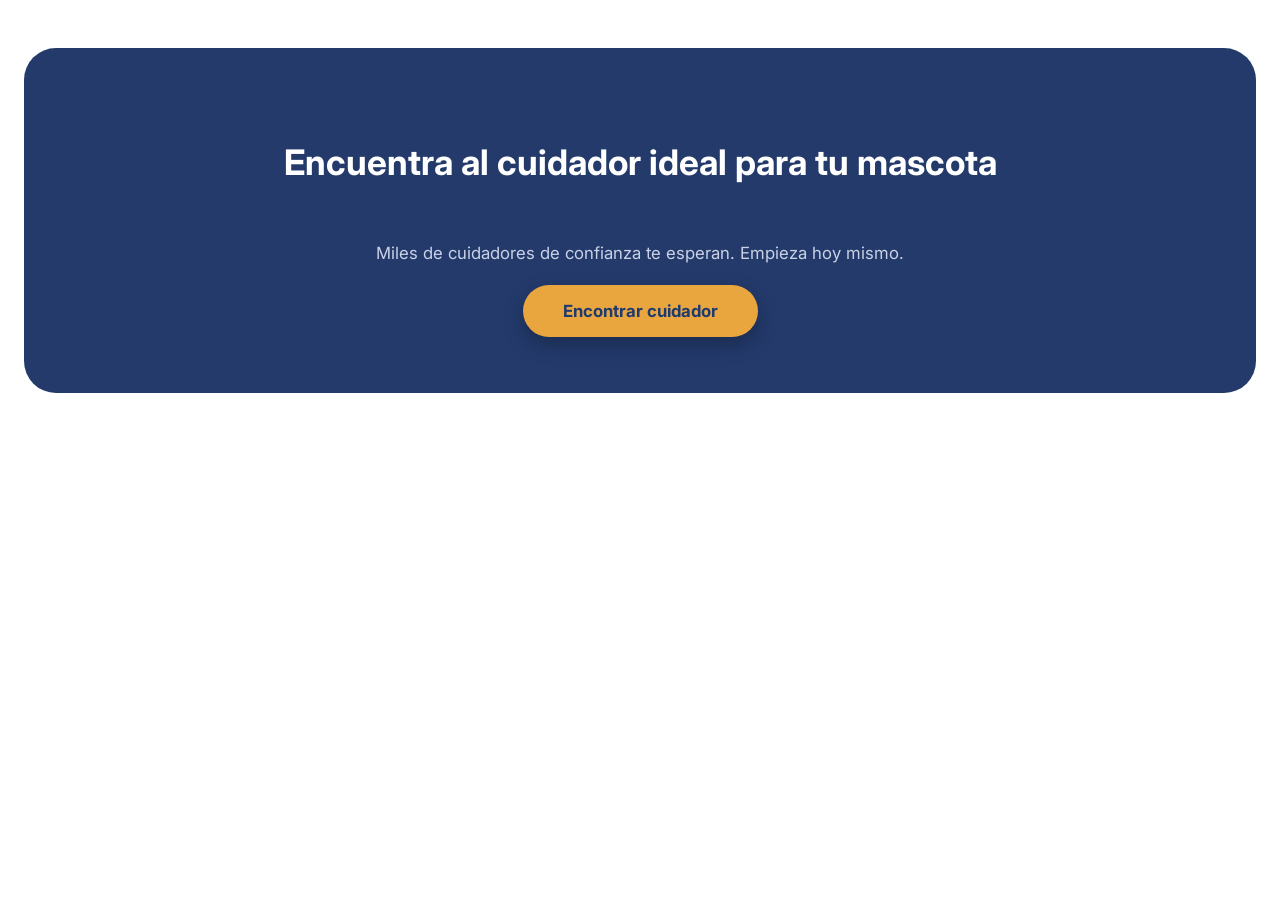
==== comofunciona.html @ 2f89c928 "Agregar W39 llamado a la acción" ====
<!DOCTYPE html>
<html lang="es">
<head>
  <meta charset="UTF-8">
  <meta name="viewport" content="width=device-width, initial-scale=1.0">

  <title>Cómo funciona | Woofly</title>

  <link rel="preconnect" href="https://fonts.googleapis.com">
  <link rel="preconnect" href="https://fonts.gstatic.com" crossorigin>

  <link
    href="https://fonts.googleapis.com/css2?family=Inter:wght@400;500;600;700&display=swap"
    rel="stylesheet"
  >

  <link rel="stylesheet" href="css/style.css">
</head>

<body>

  <main>

    <!-- W39 - LLAMADO A LA ACCIÓN -->
    <section id="w39" class="w39" aria-labelledby="w39-titulo">

      <div class="w39__contenedor">

        <h2 class="w39__titulo" id="w39-titulo">
          Encuentra al cuidador ideal para tu mascota
        </h2>

        <p class="w39__texto">
          Miles de cuidadores de confianza te esperan. Empieza hoy mismo.
        </p>

        <a class="w39__boton" href="encontrar.html">
          Encontrar cuidador
        </a>

      </div>

    </section>

  </main>

</body>
</html>
---- css/style.css ----
/* =================================
   W3 - BENEFICIO: CONFIANZA
================================= */

#w3 {
    --w3-bg: #f4f0e9;
    --w3-card: #ffffff;
    --w3-title: #22345f;
    --w3-text: #5a6682;
    --w3-icon-bg: #e6f3f1;
    --w3-icon: #5fb8ae;
    --w3-shadow: 0 12px 32px rgba(34, 52, 95, 0.14);

    display: flex;
    justify-content: center;
    align-items: center;
    padding: 24px 16px;
}

#w3 .w3-tarjeta {
    width: 100%;
    max-width: 440px;
    background: var(--w3-card);
    border-radius: 28px;
    padding: 40px 36px 44px;
    text-align: center;
    box-shadow: var(--w3-shadow);
    transition: transform 0.2s ease, box-shadow 0.2s ease;
}

#w3 .w3-tarjeta:hover {
    transform: translateY(-4px);
    box-shadow: 0 18px 40px rgba(34, 52, 95, 0.18);
}

#w3 .w3-icono {
    width: 70px;
    height: 70px;
    margin: 0 auto 20px;
    display: grid;
    place-items: center;
    border-radius: 20px;
    background: var(--w3-icon-bg);
    color: var(--w3-icon);
}

#w3 .w3-icono svg {
    width: 36px;
    height: 36px;
}

#w3 .w3-tarjeta h2 {
    margin: 0 0 14px;
    font-size: 1.2rem;
    font-weight: 800;
    letter-spacing: 0.02em;
    text-transform: uppercase;
    color: var(--w3-title);
}

#w3 .w3-tarjeta p {
    margin: 0;
    font-size: 1.05rem;
    line-height: 1.6;
    color: var(--w3-text);
}

/* Adaptación para celulares */
@media (max-width: 480px) {
    #w3 .w3-tarjeta {
        padding: 32px 24px 36px;
        border-radius: 22px;
    }
}

/* Accesibilidad: reducir movimiento */
@media (prefers-reduced-motion: reduce) {
    #w3 .w3-tarjeta {
        transition: none;
    }

    #w3 .w3-tarjeta:hover {
        transform: none;
    }
}




#w15 {
  font-family: "Inter", system-ui, sans-serif;
  color: #1f3a6e;
}

#w15 * {
  box-sizing: border-box;
}

.w15-contenedor {
  max-width: 1100px;
  margin: 0 auto;
  padding: 40px 20px;
  display: flex;
  flex-direction: column;
  align-items: center;
  gap: 24px;
}

.w15-titulo {
  font-size: 1.5rem;
  font-weight: 700;
}

.w15-tarjeta {
  width: 100%;
  max-width: 424px;
  background: #ffffff;
  border-radius: 28px;
  padding: 36px 32px 40px;
  text-align: center;
  box-shadow: 0 18px 40px rgba(31, 58, 110, 0.12);
  transition: transform 0.25s ease, box-shadow 0.25s ease;
}

.w15-tarjeta:hover {
  transform: translateY(-4px);
  box-shadow: 0 24px 48px rgba(31, 58, 110, 0.18);
}

.w15-foto {
  width: 136px;
  height: 136px;
  border-radius: 50%;
  object-fit: cover;
  display: block;
  margin: 0 auto 22px;
  background: #e6e2d8;
}

.w15-nombre {
  font-size: 1.5rem;
  font-weight: 700;
  margin-bottom: 8px;
}

.w15-servicio {
  color: #62b9b0;
  font-size: 1.15rem;
  font-weight: 500;
  margin-bottom: 8px;
}

.w15-ciudad {
  color: #8a91a3;
  font-size: 1rem;
  margin-bottom: 14px;
}

.w15-calificacion {
  font-size: 1.1rem;
  margin-bottom: 16px;
}

.w15-calificacion strong {
  margin: 0 4px;
}

.w15-estrella {
  color: #e9a63f;
  font-size: 1.3rem;
}

.w15-resenas {
  color: #8a91a3;
}

.w15-precio {
  color: #e9a63f;
  font-weight: 700;
  font-size: 1.15rem;
  margin-bottom: 26px;
}

.w15-boton {
  display: inline-block;
  background: #62b9b0;
  color: #ffffff;
  text-decoration: none;
  font-weight: 700;
  font-size: 1.05rem;
  padding: 14px 32px;
  border-radius: 999px;
  transition: background 0.2s ease, transform 0.2s ease;
}

.w15-boton:hover {
  background: #4da39a;
  transform: scale(1.04);
}

.w15-boton:focus-visible {
  outline: 3px solid #1f3a6e;
  outline-offset: 3px;
}

@media (max-width: 480px) {
  .w15-contenedor {
    padding: 24px 14px;
  }

  .w15-tarjeta {
    padding: 28px 20px 32px;
    border-radius: 22px;
  }

  .w15-nombre {
    font-size: 1.3rem;
  }
}


/* =========================================
   W9 - SERVICIO: VISITA
   Estilos exclusivos de la sección W9
========================================= */

#w9 {
    --w9-bg: #f4f0e9;
    --w9-card: #ffffff;
    --w9-title: #22345f;
    --w9-text: #5a6682;
    --w9-boton: #d2574a;
    --w9-boton-hover: #b9463a;
    --w9-shadow: 0 12px 32px rgba(34, 52, 95, 0.14);

    box-sizing: border-box;
    width: 100%;
    min-height: 500px;
    padding: 24px 16px;

    display: flex;
    align-items: center;
    justify-content: center;

    background: var(--w9-bg);

    font-family: Inter, "Segoe UI", system-ui, -apple-system,
        Roboto, Arial, sans-serif;
}

#w9 *,
#w9 *::before,
#w9 *::after {
    box-sizing: border-box;
}

/* Tarjeta principal */

#w9 .w9-tarjeta {
    width: 100%;
    max-width: 460px;
    overflow: hidden;

    background: var(--w9-card);
    border-radius: 28px;
    box-shadow: var(--w9-shadow);
}

/* Imagen */

#w9 .w9-tarjeta img {
    display: block;
    width: 100%;
    height: 250px;
    object-fit: cover;
}

/* Contenido */

#w9 .w9-contenido {
    padding: 28px 32px 32px;
}

#w9 .w9-contenido h2 {
    margin: 0 0 12px;
    font-size: 1.6rem;
    font-weight: 800;
    color: var(--w9-title);
}

#w9 .w9-contenido p {
    margin: 0 0 24px;
    font-size: 1.1rem;
    line-height: 1.5;
    color: var(--w9-text);
}

/* Botón */

#w9 .w9-boton {
    display: block;
    width: 100%;
    padding: 16px 24px;
    border-radius: 999px;

    background: var(--w9-boton);
    color: #ffffff;

    text-align: center;
    text-decoration: none;
    font-weight: 700;
    font-size: 1.1rem;

    transition: background 0.15s ease, transform 0.15s ease;
}

#w9 .w9-boton:hover {
    background: var(--w9-boton-hover);
    transform: translateY(-2px);
}

#w9 .w9-boton:focus-visible {
    outline: 3px solid var(--w9-title);
    outline-offset: 3px;
}

/* Modo oscuro automático */

@media (prefers-color-scheme: dark) {
    :root:not([data-theme="light"]) #w9 {
        --w9-bg: #151a26;
        --w9-card: #1f2638;
        --w9-title: #e8edff;
        --w9-text: #b4bdd6;
        --w9-boton: #c9503f;
        --w9-boton-hover: #b0402f;
        --w9-shadow: 0 12px 32px rgba(0, 0, 0, 0.45);
    }
}

/* Modo oscuro manual */

:root[data-theme="dark"] #w9 {
    --w9-bg: #151a26;
    --w9-card: #1f2638;
    --w9-title: #e8edff;
    --w9-text: #b4bdd6;
    --w9-boton: #c9503f;
    --w9-boton-hover: #b0402f;
    --w9-shadow: 0 12px 32px rgba(0, 0, 0, 0.45);
}

/* Adaptación para celulares */

@media (max-width: 480px) {
    #w9 .w9-tarjeta {
        border-radius: 22px;
    }

    #w9 .w9-tarjeta img {
        height: 210px;
    }

    #w9 .w9-contenido {
        padding: 22px 20px 26px;
    }
}

/* Accesibilidad: reducir movimiento */

@media (prefers-reduced-motion: reduce) {
    #w9 .w9-boton {
        transition: none;
    }

    #w9 .w9-boton:hover {
        transform: none;
    }
}

/* =========================================
   W21 - SERVICIOS OFRECIDOS
   Estilos exclusivos de la sección 21
========================================= */

#w21 {
    --w21-bg: #f6f2eb;
    --w21-card: #ffffff;
    --w21-title: #22345f;
    --w21-text: #3b4560;
    --w21-muted: #6b7388;
    --w21-line: #e3e6ef;
    --w21-field: #f7f8fc;
    --w21-shadow: 0 10px 30px rgba(34, 52, 95, 0.12);

    color: var(--w21-text);
    font-family: Inter, "Segoe UI", system-ui, sans-serif;
    padding: 24px 16px;
    display: flex;
    justify-content: center;
    align-items: center;
    width: 100%;
    box-sizing: border-box;
}

#w21 *,
#w21 *::before,
#w21 *::after {
    box-sizing: border-box;
}

/* Recuadro principal */

#w21 .w21-card {
    width: 100%;
    max-width: 900px;
    background: var(--w21-card);
    border-radius: 28px;
    padding: 36px 48px 40px;
    box-shadow: var(--w21-shadow);
}

#w21 .w21-cabecera {
    display: flex;
    align-items: center;
    justify-content: space-between;
    gap: 16px;
    margin-bottom: 22px;
}

#w21 .w21-cabecera h1 {
    margin: 0;
    font-size: clamp(1.4rem, 4vw, 2rem);
    color: var(--w21-title);
    font-weight: 800;
}

/* Servicios */

#w21 .w21-servicios {
    display: flex;
    flex-wrap: wrap;
    gap: 16px;
    list-style: none;
    margin: 0;
    padding: 0;
}

#w21 .w21-servicio {
    display: inline-flex;
    align-items: center;
    gap: 8px;
    padding: 16px 26px;
    border-radius: 999px;
    color: #ffffff;
    font-weight: 700;
    font-size: 1.05rem;
}

#w21 .w21-c0 { background: #2f8f85; }
#w21 .w21-c1 { background: #4a7bc8; }
#w21 .w21-c2 { background: #d2574a; }
#w21 .w21-c3 { background: #7a5cc2; }
#w21 .w21-c4 { background: #a8700f; }
#w21 .w21-c5 { background: #4c8c3a; }

#w21 .w21-icono {
    font-size: 1.2em;
    line-height: 1;
}

#w21 .w21-vacio {
    color: var(--w21-muted);
    margin: 0;
}

/* Botones */

#w21 .w21-btn {
    font: inherit;
    font-weight: 700;
    border: 0;
    border-radius: 12px;
    padding: 10px 18px;
    cursor: pointer;
    background: var(--w21-title);
    color: #ffffff;
}

#w21 .w21-btn-sec {
    background: transparent;
    color: var(--w21-title);
    border: 1px solid var(--w21-line);
}

#w21 .w21-btn-peligro {
    background: transparent;
    color: #c0392b;
    border: 1px solid var(--w21-line);
}

#w21 .w21-pequeno {
    padding: 6px 12px;
    font-size: 0.9rem;
}

#w21 .w21-btn:focus-visible,
#w21 input:focus-visible,
#w21 select:focus-visible {
    outline: 3px solid var(--w21-title);
    outline-offset: 2px;
}

/* Ventana emergente */

#w21 dialog {
    width: min(640px, calc(100% - 24px));
    max-height: calc(100% - 24px);
    padding: 0;
    border: 0;
    border-radius: 24px;
    overflow: auto;
    background: var(--w21-card);
    color: var(--w21-text);
    box-shadow: 0 20px 60px rgba(0, 0, 0, 0.35);
}

#w21 dialog::backdrop {
    background: rgba(15, 20, 35, 0.55);
}

#w21 .w21-modal {
    padding: 28px 28px 24px;
}

#w21 .w21-modal-cab {
    display: flex;
    align-items: center;
    justify-content: space-between;
    margin-bottom: 18px;
}

#w21 .w21-modal-cab h2 {
    margin: 0;
    font-size: 1.3rem;
    color: var(--w21-title);
}

#w21 .w21-cerrar {
    font-size: 1.1rem;
    padding: 6px 12px;
}

/* Formulario */

#w21 .w21-formulario {
    display: grid;
    grid-template-columns: 90px 1fr 130px 120px;
    gap: 12px;
    align-items: end;
}

#w21 .w21-campo {
    display: flex;
    flex-direction: column;
    gap: 6px;
    font-size: 0.85rem;
    font-weight: 600;
    color: var(--w21-muted);
}

#w21 input,
#w21 select {
    font: inherit;
    font-size: 1rem;
    color: var(--w21-text);
    background: var(--w21-field);
    border: 1px solid var(--w21-line);
    border-radius: 12px;
    padding: 10px 12px;
    width: 100%;
}

#w21 .w21-error {
    grid-column: 1 / -1;
    color: #c0392b;
    font-size: 0.9rem;
    margin: 0;
    min-height: 1.2em;
}

#w21 .w21-acciones {
    grid-column: 1 / -1;
    display: flex;
    flex-wrap: wrap;
    gap: 10px;
}

/* Lista de servicios dentro del modal */

#w21 .w21-lista {
    margin: 20px 0 0;
    padding: 0;
    display: grid;
    gap: 10px;
    list-style: none;
}

#w21 .w21-fila {
    display: flex;
    align-items: center;
    justify-content: space-between;
    gap: 12px;
    padding: 10px 14px;
    border: 1px solid var(--w21-line);
    border-radius: 14px;
}

#w21 .w21-nombre-fila {
    font-weight: 600;
    color: var(--w21-title);
    overflow-wrap: anywhere;
}

#w21 .w21-botones {
    display: flex;
    gap: 8px;
    flex-shrink: 0;
}

/* Pie del modal */

#w21 .w21-modal-pie {
    display: flex;
    justify-content: space-between;
    flex-wrap: wrap;
    gap: 10px;
    margin-top: 22px;
}

/* Adaptación para celulares */

@media (max-width: 700px) {
    #w21 .w21-card {
        padding: 26px 20px 30px;
        border-radius: 22px;
    }

    #w21 .w21-servicios {
        flex-direction: column;
    }

    #w21 .w21-servicio {
        justify-content: center;
    }

    #w21 .w21-modal {
        padding: 22px 18px 20px;
    }

    #w21 .w21-formulario {
        grid-template-columns: 1fr 1fr;
    }

    #w21 .w21-nombre-campo {
        grid-column: 1 / -1;
        order: -1;
    }

    #w21 .w21-fila {
        flex-direction: column;
        align-items: stretch;
    }

    #w21 .w21-botones {
        justify-content: flex-end;
    }
}



#w27 {
  --w27-azul: #1f3a6e;
  --w27-turquesa: #62b9b0;
  --w27-turquesa-oscuro: #4da39a;
  --w27-naranja: #e9a63f;
  --w27-naranja-oscuro: #d6922a;
  --w27-gris: #8a91a3;
  --w27-fondo: #f8f5ee;
  --w27-campo: #efece4;
  --w27-borde: #dedacd;
  --w27-blanco: #fff;

  font-family: "Inter", sans-serif;
  color: var(--w27-azul);
  background: var(--w27-fondo);
  padding: 40px 20px 60px;
}

#w27 *,
#w27 *::before,
#w27 *::after {
  box-sizing: border-box;
}

#w27 .w27-contenedor {
  max-width: 1100px;
  margin: 0 auto;
}

#w27 .w27-encabezado {
  margin-bottom: 24px;
}

#w27 .w27-encabezado h2 {
  font-size: 1.9rem;
  margin-bottom: 8px;
}

#w27 .w27-encabezado p {
  color: var(--w27-gris);
}

/* Filtros */

#w27 .w27-filtros {
  background: var(--w27-blanco);
  border-radius: 24px;
  padding: 28px 32px;
  display: flex;
  flex-wrap: wrap;
  align-items: flex-end;
  gap: 16px;
  box-shadow: 0 14px 34px rgba(31, 58, 110, 0.1);
}

#w27 .w27-campo {
  display: flex;
  flex-direction: column;
  gap: 6px;
  flex: 1 1 170px;
  max-width: 220px;
}

#w27 .w27-campo label {
  font-size: 0.85rem;
  color: var(--w27-gris);
}

#w27 .w27-campo select,
#w27 .w27-campo input {
  width: 100%;
  height: 46px;
  background: var(--w27-campo);
  border: 1px solid var(--w27-borde);
  border-radius: 14px;
  padding: 0 14px;
  font: inherit;
  font-size: 0.95rem;
  color: var(--w27-azul);
}

#w27 .w27-campo select:focus,
#w27 .w27-campo input:focus {
  outline: 3px solid rgba(98, 185, 176, 0.5);
  border-color: var(--w27-turquesa);
}

#w27 .w27-boton-buscar {
  height: 46px;
  padding: 0 34px;
  border: none;
  border-radius: 14px;
  background: var(--w27-naranja);
  color: var(--w27-blanco);
  font: inherit;
  font-weight: 700;
  font-size: 1rem;
  cursor: pointer;
  transition: background 0.2s ease, transform 0.2s ease;
}

#w27 .w27-boton-buscar:hover {
  background: var(--w27-naranja-oscuro);
  transform: translateY(-2px);
}

#w27 .w27-boton-buscar:focus-visible {
  outline: 3px solid var(--w27-azul);
  outline-offset: 3px;
}

/* Resultados */

#w27 .w27-contador {
  margin: 28px 4px 16px;
  color: var(--w27-gris);
  font-weight: 500;
}

#w27 .w27-resultados {
  display: grid;
  grid-template-columns: repeat(auto-fill, minmax(250px, 1fr));
  gap: 20px;
}

#w27 .w27-tarjeta {
  background: var(--w27-blanco);
  border-radius: 24px;
  padding: 28px 22px 30px;
  text-align: center;
  box-shadow: 0 12px 28px rgba(31, 58, 110, 0.1);
  transition: transform 0.25s ease;
}

#w27 .w27-tarjeta:hover {
  transform: translateY(-4px);
}

#w27 .w27-avatar {
  width: 88px;
  height: 88px;
  border-radius: 50%;
  margin: 0 auto 14px;
  display: grid;
  place-items: center;
  background: var(--w27-turquesa);
  color: var(--w27-blanco);
  font-size: 2rem;
  font-weight: 700;
}

#w27 .w27-tarjeta h3 {
  font-size: 1.2rem;
  margin-bottom: 6px;
}

#w27 .w27-servicio {
  color: var(--w27-turquesa-oscuro);
  font-weight: 500;
  margin-bottom: 6px;
}

#w27 .w27-zona {
  color: var(--w27-gris);
  font-size: 0.95rem;
  margin-bottom: 10px;
}

#w27 .w27-calificacion {
  margin-bottom: 10px;
}

#w27 .w27-calificacion span {
  color: var(--w27-naranja);
}

#w27 .w27-calificacion small {
  color: var(--w27-gris);
}

#w27 .w27-precio {
  color: var(--w27-naranja-oscuro);
  font-weight: 700;
  margin-bottom: 18px;
}

#w27 .w27-boton {
  display: inline-block;
  background: var(--w27-turquesa);
  color: var(--w27-blanco);
  text-decoration: none;
  font-weight: 700;
  padding: 11px 26px;
  border-radius: 999px;
  transition: background 0.2s ease;
}

#w27 .w27-boton:hover {
  background: var(--w27-turquesa-oscuro);
}

/* Responsive */

@media (max-width: 700px) {
  #w27 {
    padding: 30px 16px 45px;
  }

  #w27 .w27-filtros {
    padding: 22px 18px;
  }

  #w27 .w27-campo {
    max-width: none;
    flex: 1 1 100%;
  }

  #w27 .w27-boton-buscar {
    width: 100%;
  }

  #w27 .w27-encabezado h2 {
    font-size: 1.5rem;
  }
}


/* =================================
   W39 - LLAMADO A LA ACCIÓN
================================= */

#w39 {
  --w39-azul: #1f3a6e;
  --w39-azul-oscuro: #233a6b;
  --w39-naranja: #e9a63f;
  --w39-naranja-oscuro: #d6922a;
  --w39-blanco: #ffffff;

  width: 100%;
  max-width: 1300px;
  margin: 0 auto;
  padding: 40px 16px;
  box-sizing: border-box;
  font-family: "Inter", system-ui, sans-serif;
}

#w39 * {
  box-sizing: border-box;
}

#w39 .w39__contenedor {
  background: var(--w39-azul-oscuro);
  border-radius: 32px;
  padding: 64px 24px 56px;
  display: flex;
  flex-direction: column;
  align-items: center;
  text-align: center;
  gap: 14px;
}

#w39 .w39__titulo {
  color: var(--w39-blanco);
  font-size: clamp(1.6rem, 4vw, 2.2rem);
  font-weight: 700;
  line-height: 1.2;
}

#w39 .w39__texto {
  color: #c9d2e6;
  font-size: clamp(0.95rem, 2vw, 1.05rem);
  margin-bottom: 8px;
}

#w39 .w39__boton {
  display: inline-block;
  background: var(--w39-naranja);
  color: var(--w39-azul);
  text-decoration: none;
  font-weight: 700;
  font-size: 1.05rem;
  padding: 16px 40px;
  border-radius: 999px;
  box-shadow: 0 8px 20px rgba(0, 0, 0, 0.25);
  transition: background 0.2s ease,
              transform 0.2s ease,
              box-shadow 0.2s ease;
}

#w39 .w39__boton:hover {
  background: var(--w39-naranja-oscuro);
  transform: translateY(-3px);
  box-shadow: 0 12px 26px rgba(0, 0, 0, 0.3);
}

#w39 .w39__boton:focus-visible {
  outline: 3px solid var(--w39-blanco);
  outline-offset: 4px;
}

/* Responsive */
@media (max-width: 480px) {
  #w39 {
    padding: 20px 12px;
  }

  #w39 .w39__contenedor {
    padding: 44px 18px 40px;
    border-radius: 24px;
  }

  #w39 .w39__boton {
    width: 100%;
    max-width: 320px;
    text-align: center;
  }
}
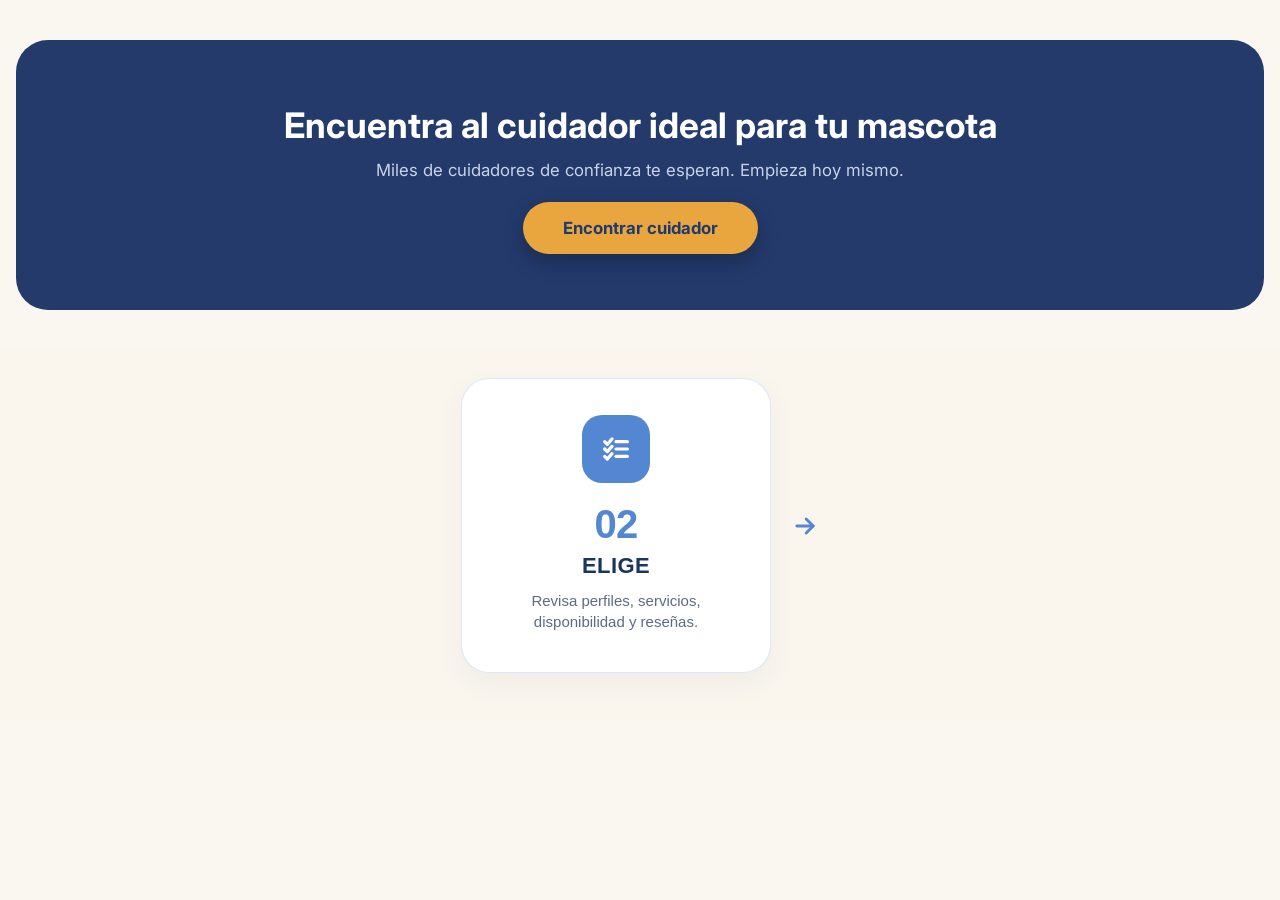
==== commit 4bed81d8: "Agrego tarjeta Paso 02 ELIGE en comofunciona.html" ====
--- a/comofunciona.html
+++ b/comofunciona.html
@@ -16,6 +16,7 @@
   >
 
   <link rel="stylesheet" href="css/style.css">
+  <link rel="stylesheet" href="paso-elige.css">
 </head>
 
 <body>
@@ -42,7 +43,61 @@
       </div>
 
     </section>
+<!-- PASO 02: ELIGE -->
+    <section class="steps-section" aria-label="Pasos de funcionamiento">
+      <div class="steps-flow">
+        <article class="step-card">
+          <!-- Ícono de selección -->
+          <div class="step-card__icon-box" aria-hidden="true">
+            <svg
+              width="32"
+              height="32"
+              viewBox="0 0 24 24"
+              fill="none"
+              stroke="#FFFFFF"
+              stroke-width="2.4"
+              stroke-linecap="round"
+              stroke-linejoin="round"
+            >
+              <polyline points="3.5 6.5 5.5 8.5 9 4.5"></polyline>
+              <line x1="12" y1="6.5" x2="20.5" y2="6.5"></line>
+              <polyline points="3.5 12 5.5 14 9 10"></polyline>
+              <line x1="12" y1="12" x2="20.5" y2="12"></line>
+              <polyline points="3.5 17.5 5.5 19.5 9 15.5"></polyline>
+              <line x1="12" y1="17.5" x2="20.5" y2="17.5"></line>
+            </svg>
+          </div>
 
+          <!-- Número 02 -->
+          <span class="step-card__number">02</span>
+
+          <!-- Título ELIGE -->
+          <h3 class="step-card__title">ELIGE</h3>
+
+          <!-- Descripción -->
+          <p class="step-card__description">
+            Revisa perfiles, servicios, disponibilidad y reseñas.
+          </p>
+        </article>
+
+        <!-- Flecha de conexión hacia el siguiente paso -->
+        <div class="step-arrow" aria-hidden="true">
+          <svg
+            width="28"
+            height="28"
+            viewBox="0 0 24 24"
+            fill="none"
+            stroke="currentColor"
+            stroke-width="2.5"
+            stroke-linecap="round"
+            stroke-linejoin="round"
+          >
+            <line x1="5" y1="12" x2="19" y2="12"></line>
+            <polyline points="13 6 19 12 13 18"></polyline>
+          </svg>
+        </div>
+      </div>
+    </section>
   </main>
 
 </body>
--- a/css/style.css
+++ b/css/style.css
@@ -1,3 +1,144 @@
+/* =================================
+   CONFIGURACIÓN GENERAL Y W1 (MENÚ)
+================================= */
+* {
+    margin: 0;
+    padding: 0;
+    box-sizing: border-box;
+}
+
+html {
+    scroll-behavior: smooth;
+}
+
+body {
+    font-family: 'Inter', Arial, sans-serif;
+    background-color: #faf6f0;
+    color: #252b36;
+}
+
+/* ENCABEZADO */
+.header {
+    width: 100%;
+    padding: 14px 20px;
+    background-color: #172d50;
+    background-image: linear-gradient(
+        rgba(20, 40, 70, 0.35),
+        rgba(20, 40, 70, 0.35)
+    );
+}
+
+/* BARRA DE NAVEGACIÓN */
+.navbar {
+    width: 100%;
+    max-width: 1120px;
+    min-height: 60px;
+    margin: auto;
+    padding: 10px 28px;
+    background-color: #ffffff;
+    border-radius: 15px;
+    display: flex;
+    align-items: center;
+    justify-content: space-between;
+    gap: 20px;
+}
+
+.logo {
+    display: flex;
+    align-items: center;
+    text-decoration: none;
+}
+
+.logo img {
+    width: 75px;
+    height: 45px;
+    object-fit: contain;
+}
+
+/* ENLACES */
+.nav-links {
+    display: flex;
+    align-items: center;
+    justify-content: center;
+    gap: 22px;
+    list-style: none;
+}
+
+.nav-links a {
+    text-decoration: none;
+    color: #43516a;
+    font-size: 13px;
+    font-weight: 500;
+    transition: color 0.3s ease;
+}
+
+.nav-links a:hover,
+.nav-links a.active {
+    color: #172d50;
+    font-weight: 700;
+}
+
+/* BOTONES */
+.nav-buttons {
+    display: flex;
+    align-items: center;
+    gap: 10px;
+    white-space: nowrap;
+}
+
+.btn-login,
+.btn-register {
+    padding: 9px 16px;
+    border-radius: 25px;
+    text-decoration: none;
+    font-size: 12px;
+    transition: all 0.3s ease;
+}
+
+.btn-login {
+    color: #172d50;
+    border: 1px solid #172d50;
+    background-color: white;
+}
+
+.btn-login:hover {
+    background-color: #eef2f8;
+}
+
+.btn-register {
+    color: white;
+    background-color: #172d50;
+    border: 1px solid #172d50;
+}
+
+.btn-register:hover {
+    background-color: #294b78;
+}
+
+@media (max-width: 1000px) {
+    .navbar {
+        flex-wrap: wrap;
+        justify-content: center;
+    }
+    .nav-links {
+        flex-wrap: wrap;
+        gap: 15px;
+    }
+}
+
+@media (max-width: 600px) {
+    .navbar {
+        padding: 18px;
+        flex-direction: column;
+    }
+    .nav-links {
+        flex-direction: column;
+        gap: 15px;
+    }
+    .nav-buttons {
+        margin-top: 5px;
+    }
+}
 /* =================================
    W3 - BENEFICIO: CONFIANZA
 ================================= */
@@ -997,3 +1138,449 @@
   }
 }
 
+
+/* =========================================
+   W45 - SER CUIDADOR
+   Estilos exclusivos de la sección W45
+========================================= */
+
+#w45 {
+    --w45-bg: #fbf7f0;
+    --w45-title: #22345f;
+    --w45-text: #5a6682;
+    --w45-boton: #178f82;
+    --w45-boton-hover: #117468;
+
+    box-sizing: border-box;
+    width: 100%;
+    min-height: 500px;
+    padding: 32px 24px;
+
+    display: flex;
+    align-items: center;
+    justify-content: center;
+
+    background: var(--w45-bg);
+
+    font-family: Inter, "Segoe UI", system-ui, -apple-system,
+        Roboto, Arial, sans-serif;
+}
+
+#w45 *,
+#w45 *::before,
+#w45 *::after {
+    box-sizing: border-box;
+}
+
+/* Distribución principal */
+#w45 .w45-encabezado {
+    width: 100%;
+    max-width: 1100px;
+
+    display: grid;
+    grid-template-columns: 1fr 1fr;
+    gap: 56px;
+    align-items: center;
+}
+
+/* Título */
+#w45 .w45-texto h1 {
+    margin: 0 0 20px;
+    color: var(--w45-title);
+    font-weight: 800;
+    font-size: clamp(1.9rem, 4.2vw, 2.7rem);
+    line-height: 1.2;
+    letter-spacing: -0.01em;
+}
+
+/* Descripción */
+#w45 .w45-texto p {
+    margin: 0 0 28px;
+    color: var(--w45-text);
+    font-size: 1.1rem;
+    line-height: 1.6;
+    max-width: 34em;
+}
+
+/* Botón */
+#w45 .w45-boton {
+    display: inline-block;
+    padding: 16px 32px;
+    border-radius: 999px;
+
+    background: var(--w45-boton);
+    color: #ffffff;
+    text-decoration: none;
+
+    font-weight: 700;
+    font-size: 1.05rem;
+
+    box-shadow: 0 8px 20px rgba(23, 143, 130, 0.35);
+
+    transition: background 0.15s ease, transform 0.15s ease;
+}
+
+#w45 .w45-boton:hover {
+    background: var(--w45-boton-hover);
+    transform: translateY(-2px);
+}
+
+#w45 .w45-boton:focus-visible {
+    outline: 3px solid var(--w45-title);
+    outline-offset: 3px;
+}
+
+/* Imagen */
+#w45 .w45-imagen img {
+    display: block;
+    width: 100%;
+    height: auto;
+    max-height: 420px;
+    object-fit: cover;
+
+    border-radius: 28px;
+    box-shadow: 0 12px 32px rgba(34, 52, 95, 0.18);
+}
+
+/* Modo oscuro automático */
+@media (prefers-color-scheme: dark) {
+    :root:not([data-theme="light"]) #w45 {
+        --w45-bg: #151a26;
+        --w45-title: #e8edff;
+        --w45-text: #b4bdd6;
+        --w45-boton: #22a595;
+        --w45-boton-hover: #2bb8a7;
+    }
+}
+
+/* Modo oscuro manual */
+:root[data-theme="dark"] #w45 {
+    --w45-bg: #151a26;
+    --w45-title: #e8edff;
+    --w45-text: #b4bdd6;
+    --w45-boton: #22a595;
+    --w45-boton-hover: #2bb8a7;
+}
+
+/* Adaptación para celulares */
+@media (max-width: 800px) {
+    #w45 {
+        align-items: flex-start;
+        padding: 24px 18px;
+    }
+
+    #w45 .w45-encabezado {
+        grid-template-columns: 1fr;
+        gap: 28px;
+    }
+
+    #w45 .w45-boton {
+        display: block;
+        text-align: center;
+    }
+}
+
+/* Accesibilidad: reducir movimiento */
+@media (prefers-reduced-motion: reduce) {
+    #w45 .w45-boton {
+        transition: none;
+    }
+
+    #w45 .w45-boton:hover {
+        transform: none;
+    }
+}
+
+
+
+/* =========================================
+   W51 - FORMULARIO DE REGISTRO DE CUIDADOR
+========================================= */
+
+#w51 {
+    --w51-fondo: #faf6ee;
+    --w51-tarjeta: #ffffff;
+    --w51-navy: #243b6b;
+    --w51-gris: #64708a;
+    --w51-campo: #f7f8fc;
+    --w51-borde: #e3e7f0;
+    --w51-teal: #67bcb4;
+    --w51-teal-oscuro: #3f9d94;
+    --w51-teal-claro: #f3faf9;
+    --w51-error: #c0392b;
+    --w51-error-fondo: #fdf0ee;
+    --w51-ok: #2e7d5b;
+
+    box-sizing: border-box;
+    width: 100%;
+    padding: 40px 16px;
+    color: var(--w51-navy);
+    font-family: "Inter", system-ui, -apple-system, "Segoe UI", sans-serif;
+}
+
+#w51 *,
+#w51 *::before,
+#w51 *::after {
+    box-sizing: border-box;
+}
+
+#w51 .w51-tarjeta {
+    width: 100%;
+    max-width: 1100px;
+    margin: 0 auto;
+    padding: 56px 64px 60px;
+    background: var(--w51-tarjeta);
+    border-radius: 36px;
+    box-shadow: 0 20px 50px rgba(36, 59, 107, .10);
+}
+
+#w51 h1 {
+    margin: 0 0 12px;
+    text-align: center;
+    font-size: 2rem;
+    font-weight: 700;
+}
+
+#w51 .w51-intro {
+    margin: 0 0 36px;
+    text-align: center;
+    color: var(--w51-gris);
+    font-size: 1.05rem;
+}
+
+#w51 .w51-rejilla {
+    display: grid;
+    grid-template-columns: 1fr 1fr;
+    gap: 20px 28px;
+}
+
+#w51 .w51-completo {
+    grid-column: 1 / -1;
+}
+
+#w51 .w51-campo {
+    display: flex;
+    flex-direction: column;
+}
+
+#w51 label,
+#w51 .w51-etiqueta {
+    margin-bottom: 8px;
+    font-size: .95rem;
+    font-weight: 500;
+}
+
+#w51 .w51-req {
+    margin-left: 2px;
+    color: var(--w51-error);
+}
+
+#w51 input[type="text"],
+#w51 input[type="number"],
+#w51 select,
+#w51 textarea {
+    width: 100%;
+    padding: 16px 22px;
+    border: 1px solid var(--w51-borde);
+    border-radius: 16px;
+    background: var(--w51-campo);
+    color: var(--w51-navy);
+    font: inherit;
+    transition: border-color .15s, box-shadow .15s;
+}
+
+#w51 textarea {
+    min-height: 120px;
+    resize: vertical;
+}
+
+#w51 select {
+    appearance: none;
+    cursor: pointer;
+    padding-right: 48px;
+    background-image: url("data:image/svg+xml,%3Csvg xmlns='http://www.w3.org/2000/svg' width='16' height='16' fill='none' stroke='%2364708a' stroke-width='2' stroke-linecap='round' stroke-linejoin='round'%3E%3Cpath d='m3 6 5 5 5-5'/%3E%3C/svg%3E");
+    background-repeat: no-repeat;
+    background-position: right 20px center;
+}
+
+#w51 input::placeholder,
+#w51 textarea::placeholder {
+    color: #a3adc2;
+}
+
+#w51 input:focus,
+#w51 select:focus,
+#w51 textarea:focus,
+#w51 .w51-subida:focus-within {
+    outline: none;
+    border-color: var(--w51-teal);
+    box-shadow: 0 0 0 4px rgba(103, 188, 180, .25);
+}
+
+/* Subida de fotografía */
+
+#w51 .w51-subida {
+    position: relative;
+    display: flex;
+    min-height: 230px;
+    flex-direction: column;
+    align-items: center;
+    justify-content: center;
+    gap: 8px;
+    padding: 24px;
+    border: 1px solid #aedbd6;
+    border-radius: 20px;
+    background: var(--w51-teal-claro);
+    text-align: center;
+    cursor: pointer;
+    transition: background .15s, border-color .15s;
+}
+
+#w51 .w51-subida.arrastrando {
+    border-color: var(--w51-teal);
+    background: #e3f4f2;
+}
+
+#w51 .w51-subida input {
+    position: absolute;
+    inset: 0;
+    width: 100%;
+    height: 100%;
+    opacity: 0;
+    cursor: pointer;
+}
+
+#w51 .w51-subida svg {
+    width: 40px;
+    height: 40px;
+    stroke: var(--w51-teal);
+}
+
+#w51 .w51-subida strong {
+    font-weight: 500;
+}
+
+#w51 .w51-subida small {
+    color: var(--w51-gris);
+}
+
+#w51 .w51-subida img {
+    display: none;
+    max-width: 100%;
+    max-height: 150px;
+    border-radius: 14px;
+    object-fit: cover;
+}
+
+#w51 .w51-subida.w51-con-foto img {
+    display: block;
+}
+
+#w51 .w51-subida.w51-con-foto svg,
+#w51 .w51-subida.w51-con-foto small {
+    display: none;
+}
+
+/* Mensajes de validación */
+
+#w51 .w51-msg-error {
+    display: none;
+    margin-top: 6px;
+    color: var(--w51-error);
+    font-size: .85rem;
+}
+
+#w51 .w51-campo.w51-invalido .w51-msg-error {
+    display: block;
+}
+
+#w51 .w51-campo.w51-invalido input:not([type="file"]),
+#w51 .w51-campo.w51-invalido select,
+#w51 .w51-campo.w51-invalido textarea {
+    border-color: var(--w51-error);
+    background: var(--w51-error-fondo);
+}
+
+#w51 .w51-campo.w51-invalido .w51-subida {
+    border-color: var(--w51-error);
+    background: var(--w51-error-fondo);
+}
+
+#w51 .w51-aviso {
+    display: none;
+    margin: 24px 0 0;
+    padding: 14px 18px;
+    border-radius: 14px;
+    font-size: .95rem;
+}
+
+#w51 .w51-aviso.w51-error {
+    display: block;
+    background: var(--w51-error-fondo);
+    color: var(--w51-error);
+}
+
+#w51 .w51-aviso.w51-ok {
+    display: block;
+    background: #eaf6f0;
+    color: var(--w51-ok);
+}
+
+/* Botón de registro */
+
+#w51 .w51-boton {
+    width: 100%;
+    margin-top: 32px;
+    padding: 20px;
+    border: 0;
+    border-radius: 999px;
+    background: var(--w51-teal);
+    color: #ffffff;
+    font: inherit;
+    font-size: 1.05rem;
+    font-weight: 700;
+    cursor: pointer;
+    transition: background .15s, transform .1s;
+}
+
+#w51 .w51-boton:hover {
+    background: var(--w51-teal-oscuro);
+}
+
+#w51 .w51-boton:active {
+    transform: scale(.99);
+}
+
+#w51 .w51-boton:focus-visible {
+    outline: 3px solid var(--w51-navy);
+    outline-offset: 3px;
+}
+
+/* Adaptación a pantallas pequeñas */
+
+@media (max-width: 720px) {
+    #w51 {
+        padding: 16px 10px;
+    }
+
+    #w51 .w51-tarjeta {
+        padding: 36px 22px 40px;
+        border-radius: 28px;
+    }
+
+    #w51 h1 {
+        font-size: 1.6rem;
+    }
+
+    #w51 .w51-rejilla {
+        grid-template-columns: 1fr;
+    }
+}
+
+@media (prefers-reduced-motion: reduce) {
+    #w51 *,
+    #w51 *::before,
+    #w51 *::after {
+        transition: none !important;
+    }
+  }
--- a/paso-elige.css
+++ b/paso-elige.css
@@ -0,0 +1,100 @@
+/* Estilos para el Paso 02: ELIGE (comofunciona.html) */
+.steps-section {
+  background-color: #faf6ee;
+  padding: 28px 24px 48px;
+  font-family: "Plus Jakarta Sans", -apple-system, BlinkMacSystemFont, "Segoe UI", Roboto, sans-serif;
+}
+
+.steps-flow {
+  max-width: 1120px;
+  margin: 0 auto;
+  display: flex;
+  align-items: center;
+  justify-content: center;
+  flex-wrap: wrap;
+  gap: 20px;
+}
+
+/* Tarjeta independiente */
+.step-card {
+  background-color: #ffffff;
+  width: 100%;
+  max-width: 310px;
+  min-height: 295px;
+  border-radius: 28px;
+  padding: 36px 26px 32px;
+  display: flex;
+  flex-direction: column;
+  align-items: center;
+  text-align: center;
+  box-shadow: 0 10px 28px rgba(24, 54, 97, 0.05);
+  border: 1px solid rgba(219, 230, 246, 0.9);
+  transition: transform 0.2s ease, box-shadow 0.2s ease;
+}
+
+.step-card:hover {
+  transform: translateY(-3px);
+  box-shadow: 0 14px 32px rgba(24, 54, 97, 0.08);
+}
+
+/* Cuadro azul redondeado del ícono */
+.step-card__icon-box {
+  width: 68px;
+  height: 68px;
+  border-radius: 20px;
+  background-color: #5387d1;
+  display: flex;
+  align-items: center;
+  justify-content: center;
+  margin-bottom: 20px;
+}
+
+/* Número "02" */
+.step-card__number {
+  font-size: 40px;
+  font-weight: 800;
+  line-height: 1.05;
+  color: #5387d1;
+  letter-spacing: -0.02em;
+  margin-bottom: 8px;
+}
+
+/* Título "ELIGE" */
+.step-card__title {
+  font-size: 22px;
+  font-weight: 800;
+  line-height: 1.2;
+  color: #183661;
+  text-transform: uppercase;
+  letter-spacing: 0.02em;
+  margin-bottom: 10px;
+}
+
+/* Descripción */
+.step-card__description {
+  font-size: 15px;
+  font-weight: 400;
+  line-height: 1.45;
+  color: #5d6b82;
+  max-width: 245px;
+}
+
+/* Flecha conectora entre pasos */
+.step-arrow {
+  display: flex;
+  align-items: center;
+  justify-content: center;
+  color: #5387d1;
+  flex-shrink: 0;
+}
+
+/* En celular la flecha apunta hacia abajo */
+@media (max-width: 768px) {
+  .steps-flow {
+    flex-direction: column;
+  }
+
+  .step-arrow {
+    transform: rotate(90deg);
+  }
+}
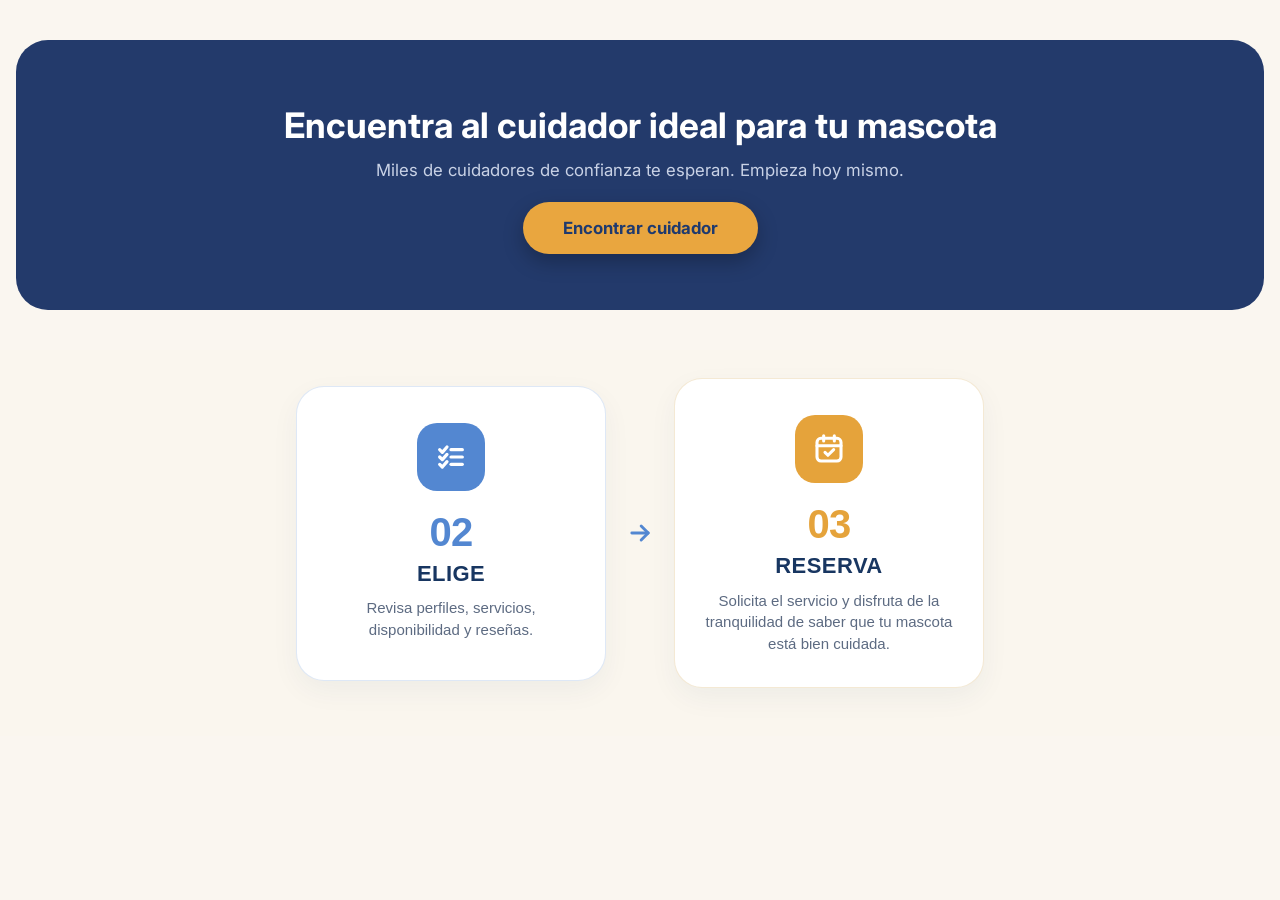
==== commit 56fe9df5: "Agrego tarjeta Paso 03 RESERVA en comofunciona.html" ====
--- a/comofunciona.html
+++ b/comofunciona.html
@@ -96,6 +96,39 @@
             <polyline points="13 6 19 12 13 18"></polyline>
           </svg>
         </div>
+        <!-- PASO 03: RESERVA -->
+        <article class="step-card step-card--reserva">
+          <!-- Ícono de calendario / reserva -->
+          <div class="step-card__icon-box step-card__icon-box--amber" aria-hidden="true">
+            <svg
+              width="32"
+              height="32"
+              viewBox="0 0 24 24"
+              fill="none"
+              stroke="#FFFFFF"
+              stroke-width="2.3"
+              stroke-linecap="round"
+              stroke-linejoin="round"
+            >
+              <rect x="3" y="4" width="18" height="17" rx="3" ry="3"></rect>
+              <line x1="16" y1="2" x2="16" y2="6"></line>
+              <line x1="8" y1="2" x2="8" y2="6"></line>
+              <line x1="3" y1="9.5" x2="21" y2="9.5"></line>
+              <polyline points="9 14.5 11.2 16.7 15.5 12.5"></polyline>
+            </svg>
+          </div>
+
+          <!-- Número 03 -->
+          <span class="step-card__number step-card__number--amber">03</span>
+
+          <!-- Título RESERVA -->
+          <h3 class="step-card__title">RESERVA</h3>
+
+          <!-- Descripción -->
+          <p class="step-card__description">
+            Solicita el servicio y disfruta de la tranquilidad de saber que tu mascota está bien cuidada.
+          </p>
+        </article>
       </div>
     </section>
   </main>
--- a/paso-elige.css
+++ b/paso-elige.css
@@ -97,4 +97,20 @@
   .step-arrow {
     transform: rotate(90deg);
   }
+}
+/* Estilos adicionales para el Paso 03: RESERVA */
+.step-card--reserva {
+  border-color: rgba(244, 232, 210, 0.95);
+}
+
+.step-card__icon-box--amber {
+  background-color: #e5a33b;
+}
+
+.step-card__number--amber {
+  color: #e5a33b;
+}
+
+.step-card--reserva .step-card__description {
+  max-width: 255px;
 }
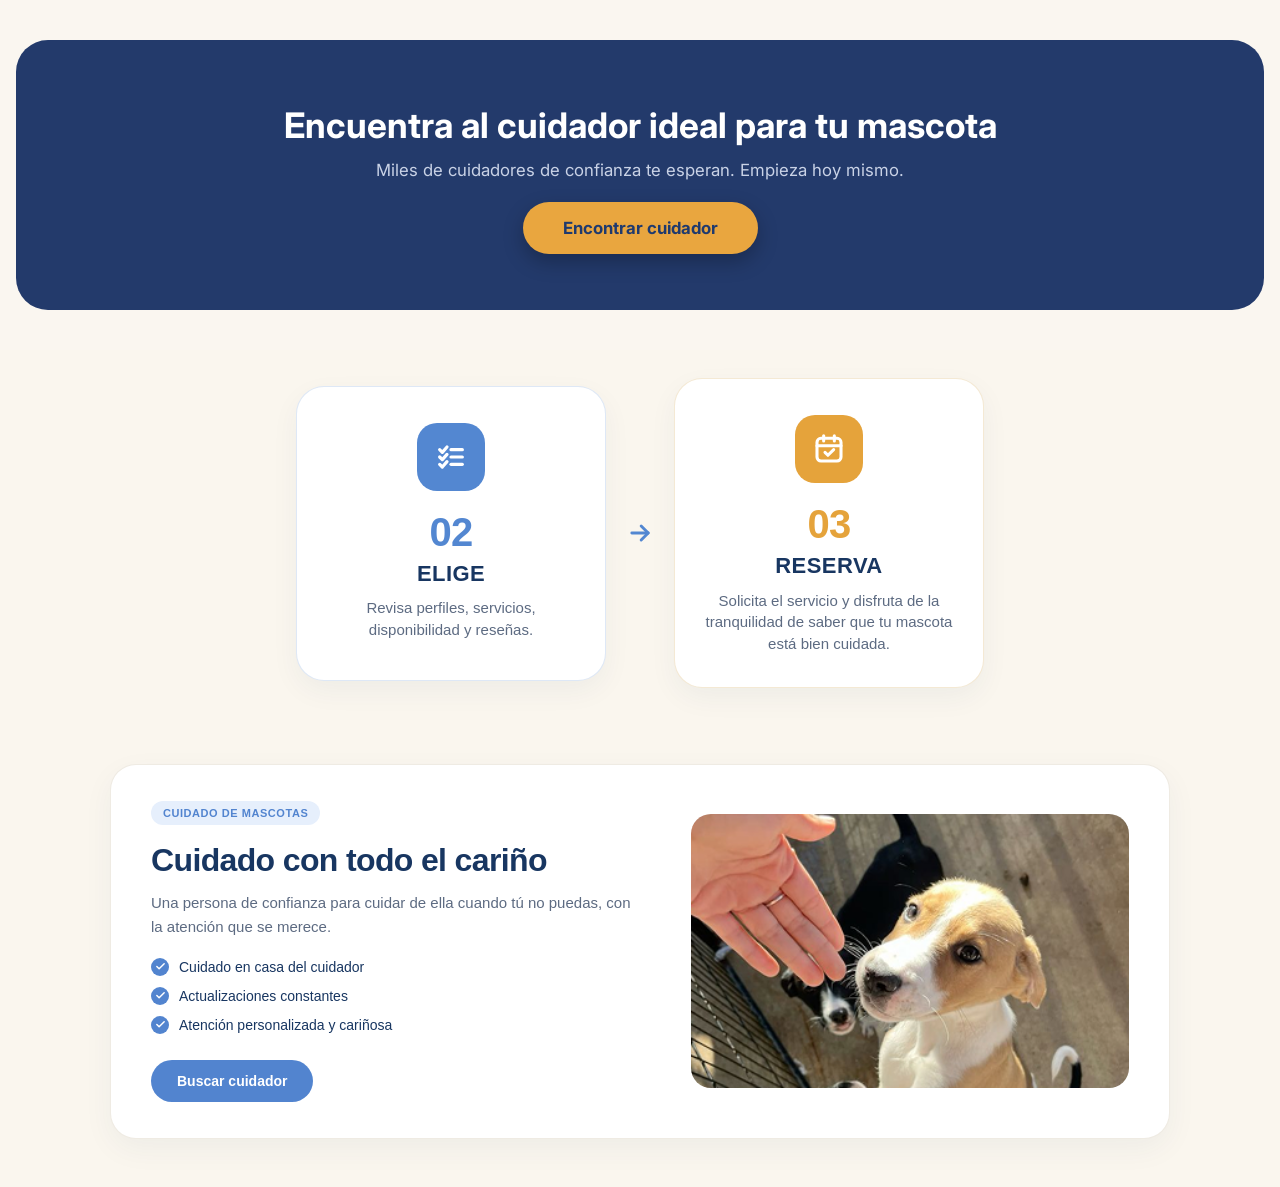
==== commit dd826e95: "Agrego seccion Cuidado de mascotas en comofunciona.html" ====
--- a/comofunciona.html
+++ b/comofunciona.html
@@ -17,6 +17,7 @@
 
   <link rel="stylesheet" href="css/style.css">
   <link rel="stylesheet" href="paso-elige.css">
+  <link rel="stylesheet" href="cuidado-mascotas.css">
 </head>
 
 <body>
@@ -131,6 +132,64 @@
         </article>
       </div>
     </section>
+    <!-- SERVICIO: CUIDADO DE MASCOTAS -->
+    <section class="care-service-section" aria-labelledby="cuidado-mascotas-titulo">
+      <div class="care-service-container">
+        <article class="care-service-card">
+          <div class="care-service-content">
+            <span class="care-service-badge">CUIDADO DE MASCOTAS</span>
+
+            <h2 id="cuidado-mascotas-titulo" class="care-service-title">
+              Cuidado con todo el cariño
+            </h2>
+
+            <p class="care-service-description">
+              Una persona de confianza para cuidar de ella cuando tú no puedas, con la
+              atención que se merece.
+            </p>
+
+            <ul class="care-service-features">
+              <li class="care-service-feature-item">
+                <span class="care-service-check" aria-hidden="true">
+                  <svg width="11" height="11" viewBox="0 0 24 24" fill="none" stroke="currentColor" stroke-width="3.2" stroke-linecap="round" stroke-linejoin="round">
+                    <polyline points="20 6 9 17 4 12"></polyline>
+                  </svg>
+                </span>
+                <span>Cuidado en casa del cuidador</span>
+              </li>
+
+              <li class="care-service-feature-item">
+                <span class="care-service-check" aria-hidden="true">
+                  <svg width="11" height="11" viewBox="0 0 24 24" fill="none" stroke="currentColor" stroke-width="3.2" stroke-linecap="round" stroke-linejoin="round">
+                    <polyline points="20 6 9 17 4 12"></polyline>
+                  </svg>
+                </span>
+                <span>Actualizaciones constantes</span>
+              </li>
+
+              <li class="care-service-feature-item">
+                <span class="care-service-check" aria-hidden="true">
+                  <svg width="11" height="11" viewBox="0 0 24 24" fill="none" stroke="currentColor" stroke-width="3.2" stroke-linecap="round" stroke-linejoin="round">
+                    <polyline points="20 6 9 17 4 12"></polyline>
+                  </svg>
+                </span>
+                <span>Atención personalizada y cariñosa</span>
+              </li>
+            </ul>
+
+            <a href="encontrar.html" class="care-service-btn">Buscar cuidador</a>
+          </div>
+
+          <div class="care-service-media">
+            <img
+              src="visita.jpg"
+              alt="Cuidador compartiendo y jugando con una mascota en casa"
+              class="care-service-img"
+            />
+          </div>
+        </article>
+      </div>
+    </section>
   </main>
 
 </body>
--- a/cuidado-mascotas.css
+++ b/cuidado-mascotas.css
@@ -0,0 +1,150 @@
+/* Estilos para la sección: Cuidado de mascotas */
+.care-service-section {
+  background-color: #faf6ee;
+  padding: 28px 24px 48px;
+  font-family: "Plus Jakarta Sans", -apple-system, BlinkMacSystemFont, "Segoe UI", Roboto, sans-serif;
+}
+
+.care-service-container {
+  max-width: 1060px;
+  margin: 0 auto;
+}
+
+/* Tarjeta horizontal principal */
+.care-service-card {
+  background-color: #ffffff;
+  border-radius: 26px;
+  padding: 36px 40px;
+  display: grid;
+  grid-template-columns: minmax(0, 1.15fr) minmax(0, 1fr);
+  align-items: center;
+  gap: 36px;
+  box-shadow: 0 10px 30px rgba(24, 54, 97, 0.05);
+  border: 1px solid rgba(231, 225, 213, 0.65);
+}
+
+/* Columna izquierda: información y botón */
+.care-service-content {
+  display: flex;
+  flex-direction: column;
+  align-items: flex-start;
+}
+
+.care-service-badge {
+  display: inline-block;
+  background-color: #e6effc;
+  color: #5284cf;
+  font-size: 11px;
+  font-weight: 700;
+  letter-spacing: 0.05em;
+  text-transform: uppercase;
+  padding: 6px 12px;
+  border-radius: 9999px;
+  margin-bottom: 16px;
+}
+
+.care-service-title {
+  font-size: 32px;
+  font-weight: 800;
+  line-height: 1.2;
+  color: #183661;
+  letter-spacing: -0.02em;
+  margin-bottom: 12px;
+}
+
+.care-service-description {
+  font-size: 15px;
+  font-weight: 400;
+  line-height: 1.55;
+  color: #5d6b82;
+  max-width: 480px;
+  margin-bottom: 20px;
+}
+
+/* Lista de beneficios con check azul */
+.care-service-features {
+  list-style: none;
+  display: flex;
+  flex-direction: column;
+  gap: 11px;
+  margin-bottom: 26px;
+}
+
+.care-service-feature-item {
+  display: flex;
+  align-items: center;
+  gap: 10px;
+  font-size: 14px;
+  font-weight: 500;
+  color: #183661;
+}
+
+.care-service-check {
+  flex-shrink: 0;
+  display: inline-flex;
+  align-items: center;
+  justify-content: center;
+  width: 18px;
+  height: 18px;
+  border-radius: 50%;
+  background-color: #5284cf;
+  color: #ffffff;
+}
+
+/* Botón principal */
+.care-service-btn {
+  display: inline-flex;
+  align-items: center;
+  justify-content: center;
+  background-color: #5284cf;
+  color: #ffffff;
+  text-decoration: none;
+  font-size: 14px;
+  font-weight: 700;
+  padding: 13px 26px;
+  border-radius: 9999px;
+  transition: background-color 0.2s ease, transform 0.15s ease;
+}
+
+.care-service-btn:hover {
+  background-color: #3f70bb;
+  transform: translateY(-1px);
+}
+
+.care-service-btn:active {
+  transform: translateY(0);
+}
+
+/* Columna derecha: imagen del cuidado */
+.care-service-media {
+  width: 100%;
+  aspect-ratio: 16 / 10;
+  border-radius: 20px;
+  overflow: hidden;
+  background-color: #ebe5d8;
+}
+
+.care-service-img {
+  width: 100%;
+  height: 100%;
+  object-fit: cover;
+  display: block;
+}
+
+/* Adaptación para tablet y celular */
+@media (max-width: 860px) {
+  .care-service-card {
+    grid-template-columns: 1fr;
+    padding: 28px 22px;
+    gap: 24px;
+  }
+
+  .care-service-media {
+    order: -1;
+    aspect-ratio: 16 / 11;
+  }
+
+  .care-service-title {
+    font-size: 26px;
+  }
+}
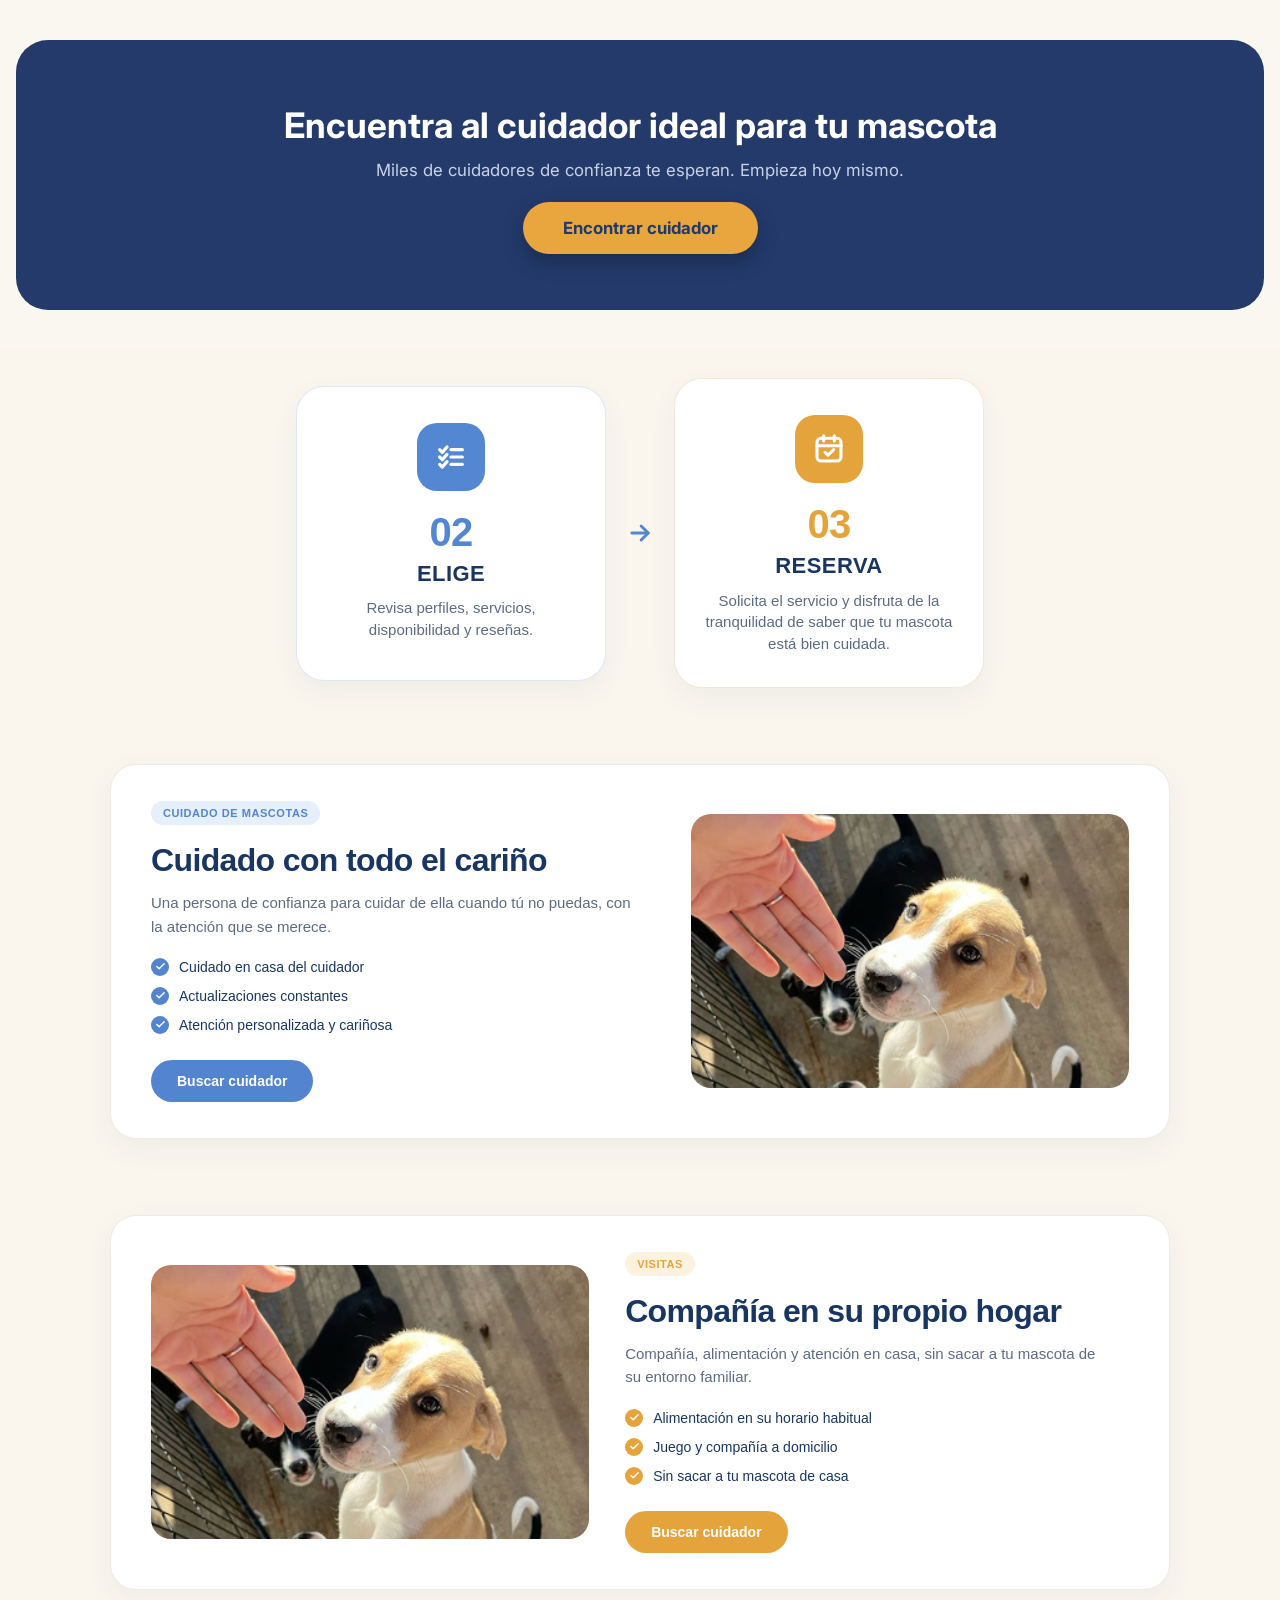
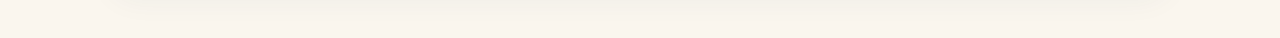
==== commit 8661c053: "Agrego seccion Visitas en comofunciona.html" ====
--- a/comofunciona.html
+++ b/comofunciona.html
@@ -18,6 +18,7 @@
   <link rel="stylesheet" href="css/style.css">
   <link rel="stylesheet" href="paso-elige.css">
   <link rel="stylesheet" href="cuidado-mascotas.css">
+  <link rel="stylesheet" href="visitas-hogar.css">
 </head>
 
 <body>
@@ -190,6 +191,63 @@
         </article>
       </div>
     </section>
+    <!-- SERVICIO: VISITAS A DOMICILIO -->
+    <section class="visits-service-section" aria-labelledby="visitas-hogar-titulo">
+      <div class="visits-service-container">
+        <article class="visits-service-card">
+          <div class="visits-service-media">
+            <img
+              src="visita.jpg"
+              alt="Mascota descansando y recibiendo cariño en su propio hogar"
+              class="visits-service-img"
+            />
+          </div>
+
+          <div class="visits-service-content">
+            <span class="visits-service-badge">VISITAS</span>
+
+            <h2 id="visitas-hogar-titulo" class="visits-service-title">
+              Compañía en su propio hogar
+            </h2>
+
+            <p class="visits-service-description">
+              Compañía, alimentación y atención en casa, sin sacar a tu mascota de su entorno familiar.
+            </p>
+
+            <ul class="visits-service-features">
+              <li class="visits-service-feature-item">
+                <span class="visits-service-check" aria-hidden="true">
+                  <svg width="11" height="11" viewBox="0 0 24 24" fill="none" stroke="currentColor" stroke-width="3.2" stroke-linecap="round" stroke-linejoin="round">
+                    <polyline points="20 6 9 17 4 12"></polyline>
+                  </svg>
+                </span>
+                <span>Alimentación en su horario habitual</span>
+              </li>
+
+              <li class="visits-service-feature-item">
+                <span class="visits-service-check" aria-hidden="true">
+                  <svg width="11" height="11" viewBox="0 0 24 24" fill="none" stroke="currentColor" stroke-width="3.2" stroke-linecap="round" stroke-linejoin="round">
+                    <polyline points="20 6 9 17 4 12"></polyline>
+                  </svg>
+                </span>
+                <span>Juego y compañía a domicilio</span>
+              </li>
+
+              <li class="visits-service-feature-item">
+                <span class="visits-service-check" aria-hidden="true">
+                  <svg width="11" height="11" viewBox="0 0 24 24" fill="none" stroke="currentColor" stroke-width="3.2" stroke-linecap="round" stroke-linejoin="round">
+                    <polyline points="20 6 9 17 4 12"></polyline>
+                  </svg>
+                </span>
+                <span>Sin sacar a tu mascota de casa</span>
+              </li>
+            </ul>
+
+            <a href="encontrar.html" class="visits-service-btn">Buscar cuidador</a>
+          </div>
+        </article>
+      </div>
+    </section>
   </main>
 
 </body>
--- a/visitas-hogar.css
+++ b/visitas-hogar.css
@@ -0,0 +1,149 @@
+/* Estilos para la sección: Visitas - Compañía en su propio hogar */
+.visits-service-section {
+  background-color: #faf6ee;
+  padding: 28px 24px 48px;
+  font-family: "Plus Jakarta Sans", -apple-system, BlinkMacSystemFont, "Segoe UI", Roboto, sans-serif;
+}
+
+.visits-service-container {
+  max-width: 1060px;
+  margin: 0 auto;
+}
+
+/* Tarjeta horizontal principal */
+.visits-service-card {
+  background-color: #ffffff;
+  border-radius: 26px;
+  padding: 36px 40px;
+  display: grid;
+  grid-template-columns: minmax(0, 1fr) minmax(0, 1.15fr);
+  align-items: center;
+  gap: 36px;
+  box-shadow: 0 10px 30px rgba(24, 54, 97, 0.05);
+  border: 1px solid rgba(231, 225, 213, 0.65);
+}
+
+/* Columna izquierda: imagen de mascota en casa */
+.visits-service-media {
+  width: 100%;
+  aspect-ratio: 16 / 10;
+  border-radius: 20px;
+  overflow: hidden;
+  background-color: #ebe5d8;
+}
+
+.visits-service-img {
+  width: 100%;
+  height: 100%;
+  object-fit: cover;
+  display: block;
+}
+
+/* Columna derecha: información y botón */
+.visits-service-content {
+  display: flex;
+  flex-direction: column;
+  align-items: flex-start;
+}
+
+.visits-service-badge {
+  display: inline-block;
+  background-color: #fdf1df;
+  color: #e5a33b;
+  font-size: 11px;
+  font-weight: 700;
+  letter-spacing: 0.05em;
+  text-transform: uppercase;
+  padding: 6px 12px;
+  border-radius: 9999px;
+  margin-bottom: 16px;
+}
+
+.visits-service-title {
+  font-size: 32px;
+  font-weight: 800;
+  line-height: 1.2;
+  color: #183661;
+  letter-spacing: -0.02em;
+  margin-bottom: 12px;
+}
+
+.visits-service-description {
+  font-size: 15px;
+  font-weight: 400;
+  line-height: 1.55;
+  color: #5d6b82;
+  max-width: 480px;
+  margin-bottom: 20px;
+}
+
+/* Lista de beneficios con check dorado/ámbar */
+.visits-service-features {
+  list-style: none;
+  display: flex;
+  flex-direction: column;
+  gap: 11px;
+  margin-bottom: 26px;
+}
+
+.visits-service-feature-item {
+  display: flex;
+  align-items: center;
+  gap: 10px;
+  font-size: 14px;
+  font-weight: 500;
+  color: #183661;
+}
+
+.visits-service-check {
+  flex-shrink: 0;
+  display: inline-flex;
+  align-items: center;
+  justify-content: center;
+  width: 18px;
+  height: 18px;
+  border-radius: 50%;
+  background-color: #e5a33b;
+  color: #ffffff;
+}
+
+/* Botón principal */
+.visits-service-btn {
+  display: inline-flex;
+  align-items: center;
+  justify-content: center;
+  background-color: #e5a33b;
+  color: #ffffff;
+  text-decoration: none;
+  font-size: 14px;
+  font-weight: 700;
+  padding: 13px 26px;
+  border-radius: 9999px;
+  transition: background-color 0.2s ease, transform 0.15s ease;
+}
+
+.visits-service-btn:hover {
+  background-color: #d29028;
+  transform: translateY(-1px);
+}
+
+.visits-service-btn:active {
+  transform: translateY(0);
+}
+
+/* Adaptación para tablet y celular */
+@media (max-width: 860px) {
+  .visits-service-card {
+    grid-template-columns: 1fr;
+    padding: 28px 22px;
+    gap: 24px;
+  }
+
+  .visits-service-media {
+    aspect-ratio: 16 / 11;
+  }
+
+  .visits-service-title {
+    font-size: 26px;
+  }
+}
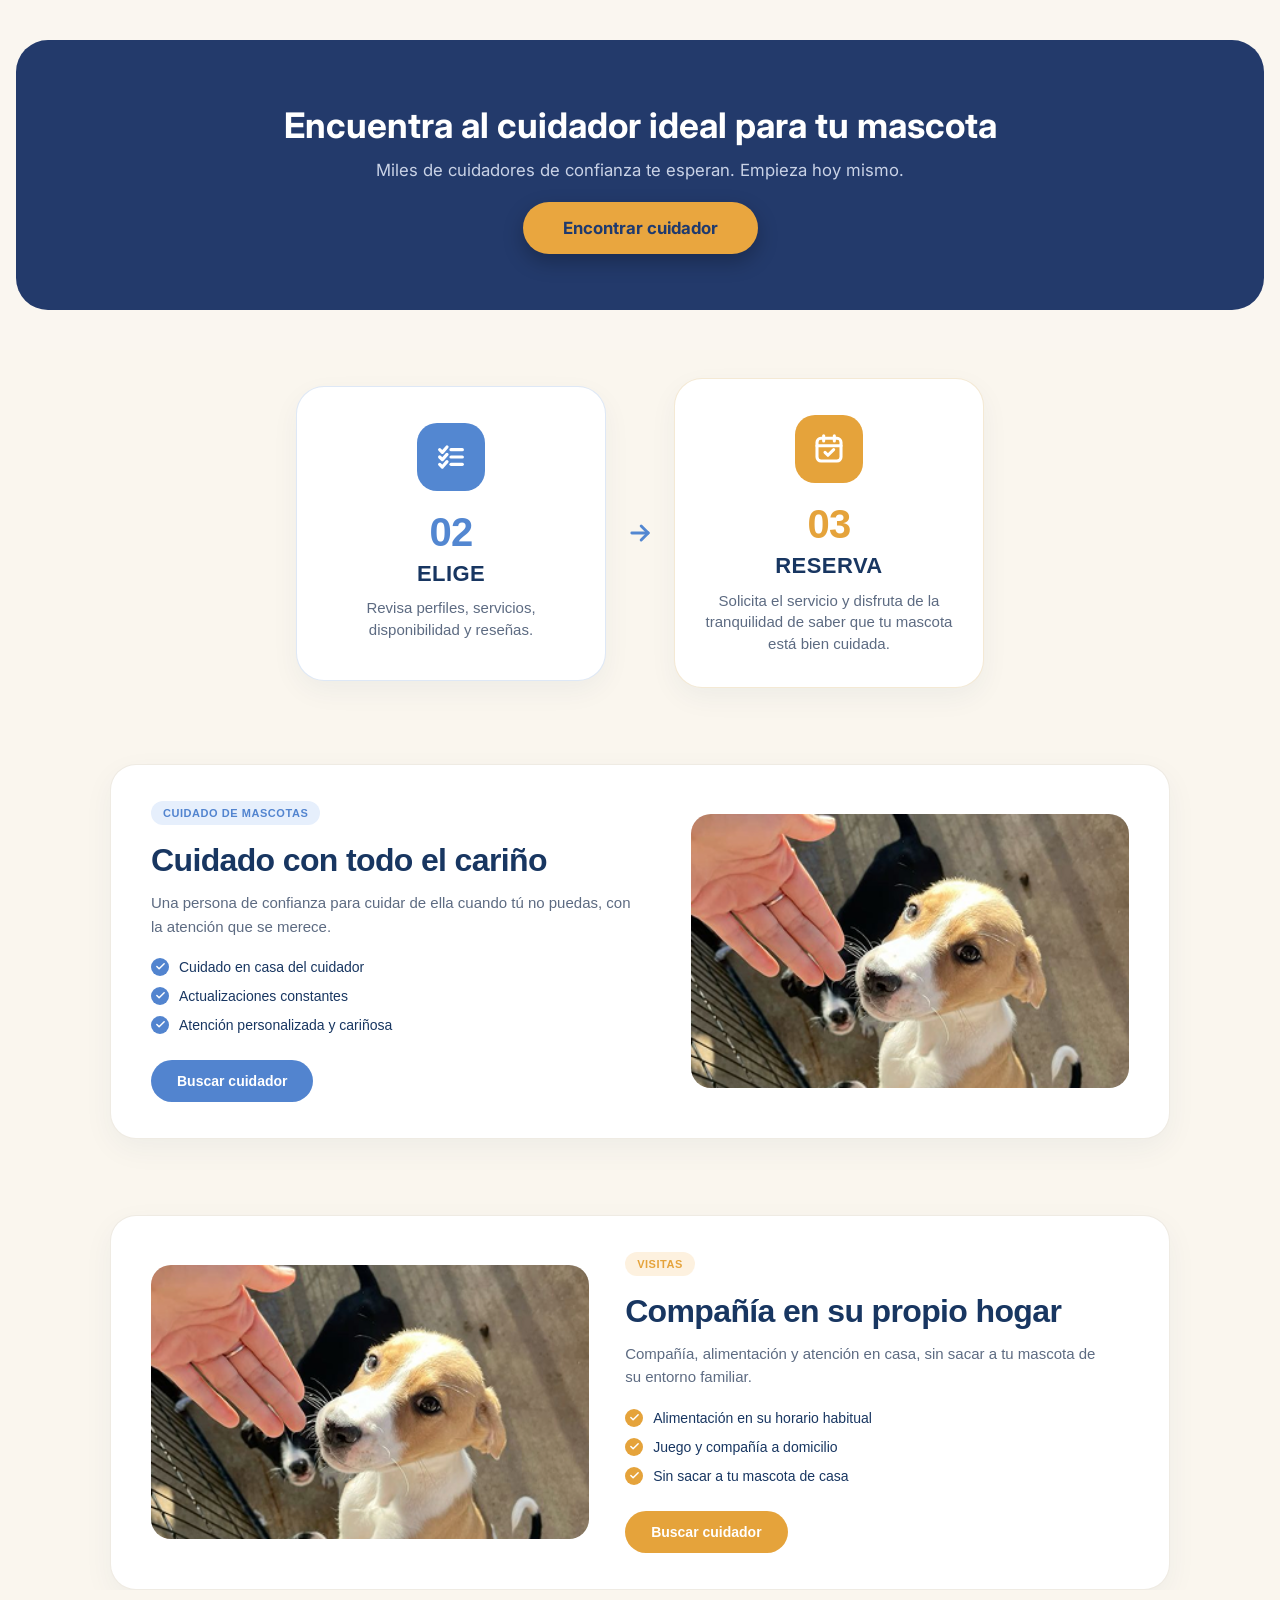
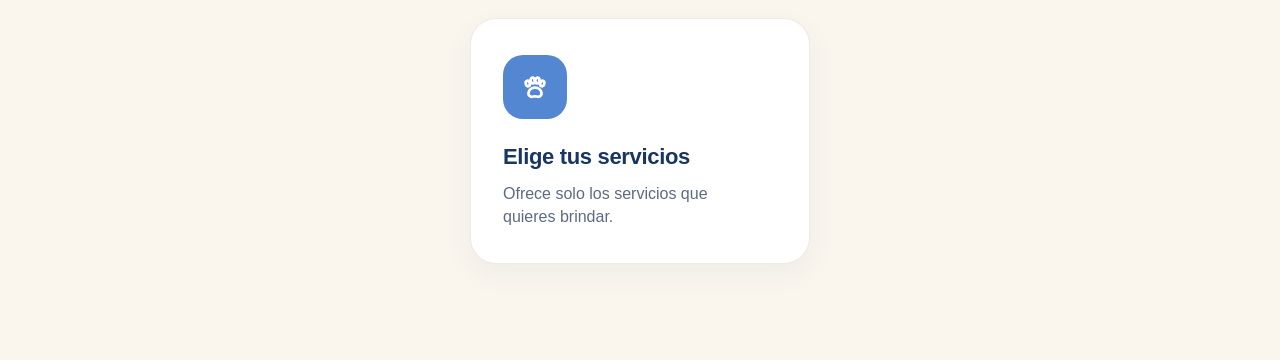
==== commit a57d1242: "Agrego tarjeta Elige tus servicios en comofunciona.html" ====
--- a/comofunciona.html
+++ b/comofunciona.html
@@ -19,6 +19,7 @@
   <link rel="stylesheet" href="paso-elige.css">
   <link rel="stylesheet" href="cuidado-mascotas.css">
   <link rel="stylesheet" href="visitas-hogar.css">
+  <link rel="stylesheet" href="elige-servicios.css">
 </head>
 
 <body>
@@ -247,6 +248,42 @@
           </div>
         </article>
       </div>
+      <!-- TARJETA CUIDADOR: ELIGE TUS SERVICIOS -->
+    <section class="caregiver-perks-section" aria-label="Beneficios para cuidadores">
+      <div class="caregiver-perks-container">
+        <article class="service-choice-card">
+          <!-- Ícono de patita de mascota -->
+          <div class="service-choice-card__icon-box" aria-hidden="true">
+            <svg
+              width="30"
+              height="30"
+              viewBox="0 0 24 24"
+              fill="none"
+              stroke="#FFFFFF"
+              stroke-width="2.2"
+              stroke-linecap="round"
+              stroke-linejoin="round"
+            >
+              <!-- Almohadilla principal -->
+              <path d="M12 12.5c-2.6 0-4.8 1.8-5.2 4.1-.3 1.7 1 3.2 2.7 3.2.9 0 1.7-.4 2.5-.4s1.6.4 2.5.4c1.7 0 3-1.5 2.7-3.2-.4-2.3-2.6-4.1-5.2-4.1z" />
+              <!-- Dedos superiores -->
+              <ellipse cx="6.2" cy="9.2" rx="1.6" ry="2.2" transform="rotate(-15 6.2 9.2)" />
+              <ellipse cx="10.1" cy="6.8" rx="1.6" ry="2.3" transform="rotate(-6 10.1 6.8)" />
+              <ellipse cx="13.9" cy="6.8" rx="1.6" ry="2.3" transform="rotate(6 13.9 6.8)" />
+              <ellipse cx="17.8" cy="9.2" rx="1.6" ry="2.2" transform="rotate(15 17.8 9.2)" />
+            </svg>
+          </div>
+
+          <!-- Título -->
+          <h3 class="service-choice-card__title">Elige tus servicios</h3>
+
+          <!-- Descripción -->
+          <p class="service-choice-card__description">
+            Ofrece solo los servicios que quieres brindar.
+          </p>
+        </article>
+      </div>
+    </section>
     </section>
   </main>
 
--- a/elige-servicios.css
+++ b/elige-servicios.css
@@ -0,0 +1,67 @@
+/* Estilos para la tarjeta: Elige tus servicios */
+.caregiver-perks-section {
+  background-color: #faf6ee;
+  padding: 28px 24px 48px;
+  font-family: "Plus Jakarta Sans", -apple-system, BlinkMacSystemFont, "Segoe UI", Roboto, sans-serif;
+}
+
+.caregiver-perks-container {
+  max-width: 1060px;
+  margin: 0 auto;
+  display: flex;
+  flex-wrap: wrap;
+  justify-content: center;
+  gap: 24px;
+}
+
+/* Tarjeta independiente */
+.service-choice-card {
+  background-color: #ffffff;
+  width: 100%;
+  max-width: 340px;
+  border-radius: 26px;
+  padding: 36px 32px 34px;
+  display: flex;
+  flex-direction: column;
+  align-items: flex-start;
+  text-align: left;
+  box-shadow: 0 10px 30px rgba(24, 54, 97, 0.05);
+  border: 1px solid rgba(231, 225, 213, 0.65);
+  transition: transform 0.2s ease, box-shadow 0.2s ease;
+}
+
+.service-choice-card:hover {
+  transform: translateY(-3px);
+  box-shadow: 0 14px 32px rgba(24, 54, 97, 0.08);
+}
+
+/* Cuadro azul redondeado con ícono de patita */
+.service-choice-card__icon-box {
+  width: 64px;
+  height: 64px;
+  border-radius: 20px;
+  background-color: #5387d1;
+  display: flex;
+  align-items: center;
+  justify-content: center;
+  margin-bottom: 24px;
+}
+
+/* Título */
+.service-choice-card__title {
+  font-size: 22px;
+  font-weight: 800;
+  line-height: 1.25;
+  color: #183661;
+  letter-spacing: -0.015em;
+  margin-bottom: 12px;
+}
+
+/* Descripción */
+.service-choice-card__description {
+  font-size: 16px;
+  font-weight: 400;
+  line-height: 1.45;
+  color: #5d6b82;
+  max-width: 250px;
+}
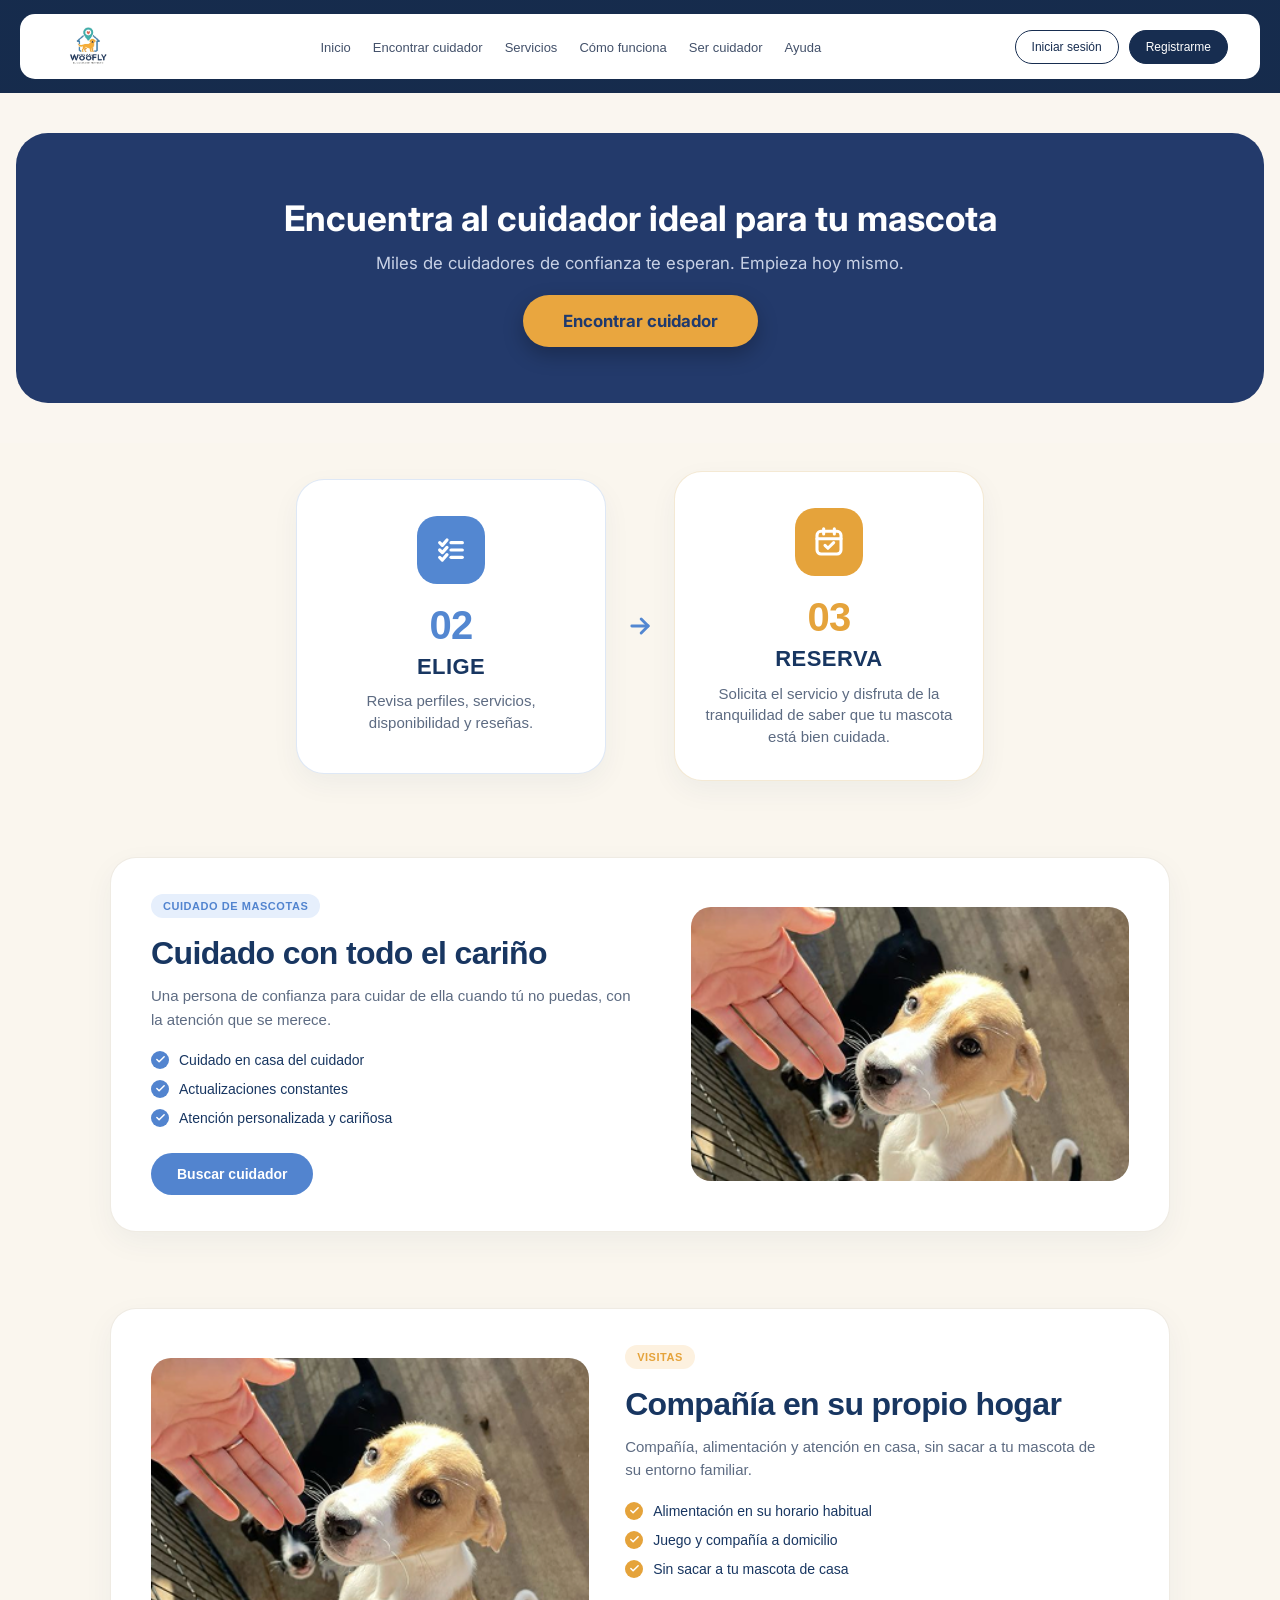
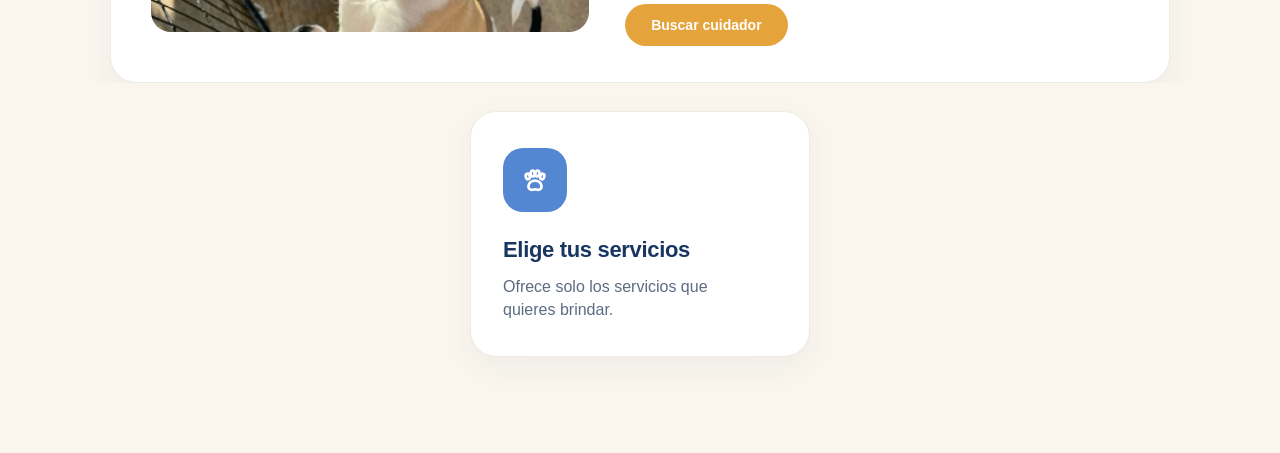
==== commit 826477a2: "agregar nav bar a servicios y ser cuidador" ====
--- a/comofunciona.html
+++ b/comofunciona.html
@@ -23,6 +23,34 @@
 </head>
 
 <body>
+  <!-- W1: MENÚ DE NAVEGACIÓN -->
+    <header id="w1" class="header">
+        <nav class="navbar">
+
+            <!-- LOGO -->
+            <div class="logo">
+                <img src="logo-woofly.png" alt="Logo Woofly">
+            </div>
+
+            <!-- MENÚ DE NAVEGACIÓN -->
+            <ul class="nav-links">
+                <li><a href="index.html">Inicio</a></li>
+                <li><a href="encontrar.html">Encontrar cuidador</a></li>
+                <li><a href="servicios.html">Servicios</a></li>
+                <li><a href="comofunciona.html">Cómo funciona</a></li>
+                <li><a href="sercuidador.html">Ser cuidador</a></li>
+                <li><a href="#">Ayuda</a></li>
+            </ul>
+
+            <!-- BOTONES -->
+            <div class="nav-buttons">
+                <a href="#" class="btn-login">Iniciar sesión</a>
+                <a href="#" class="btn-register">Registrarme</a>
+            </div>
+
+        </nav>
+    </header>
+
 
   <main>
 
--- a/css/style.css
+++ b/css/style.css
@@ -1,3 +1,143 @@
+
+
+* {
+    margin: 0;
+    padding: 0;
+    box-sizing: border-box;
+}
+
+html {
+    scroll-behavior: smooth;
+}
+
+body {
+    font-family: 'Inter', Arial, sans-serif;
+    background-color: #faf6f0;
+    color: #252b36;
+}
+
+/* ENCABEZADO */
+.header {
+    width: 100%;
+    padding: 14px 20px;
+    background-color: #172d50;
+    background-image: linear-gradient(
+        rgba(20, 40, 70, 0.35),
+        rgba(20, 40, 70, 0.35)
+    );
+}
+
+/* BARRA DE NAVEGACIÓN */
+.navbar {
+    width: 100%;
+    max-width: 1120px;
+    min-height: 60px;
+    margin: auto;
+    padding: 10px 28px;
+    background-color: #ffffff;
+    border-radius: 15px;
+    display: flex;
+    align-items: center;
+    justify-content: space-between;
+    gap: 20px;
+}
+
+.logo {
+    display: flex;
+    align-items: center;
+    text-decoration: none;
+}
+
+.logo img {
+    width: 75px;
+    height: 45px;
+    object-fit: contain;
+}
+
+/* ENLACES */
+.nav-links {
+    display: flex;
+    align-items: center;
+    justify-content: center;
+    gap: 22px;
+    list-style: none;
+}
+
+.nav-links a {
+    text-decoration: none;
+    color: #43516a;
+    font-size: 13px;
+    font-weight: 500;
+    transition: color 0.3s ease;
+}
+
+.nav-links a:hover,
+.nav-links a.active {
+    color: #172d50;
+    font-weight: 700;
+}
+
+/* BOTONES */
+.nav-buttons {
+    display: flex;
+    align-items: center;
+    gap: 10px;
+    white-space: nowrap;
+}
+
+.btn-login,
+.btn-register {
+    padding: 9px 16px;
+    border-radius: 25px;
+    text-decoration: none;
+    font-size: 12px;
+    transition: all 0.3s ease;
+}
+
+.btn-login {
+    color: #172d50;
+    border: 1px solid #172d50;
+    background-color: white;
+}
+
+.btn-login:hover {
+    background-color: #eef2f8;
+}
+
+.btn-register {
+    color: white;
+    background-color: #172d50;
+    border: 1px solid #172d50;
+}
+
+.btn-register:hover {
+    background-color: #294b78;
+}
+
+@media (max-width: 1000px) {
+    .navbar {
+        flex-wrap: wrap;
+        justify-content: center;
+    }
+    .nav-links {
+        flex-wrap: wrap;
+        gap: 15px;
+    }
+}
+
+@media (max-width: 600px) {
+    .navbar {
+        padding: 18px;
+        flex-direction: column;
+    }
+    .nav-links {
+        flex-direction: column;
+        gap: 15px;
+    }
+    .nav-buttons {
+        margin-top: 5px;
+    }
+}
 /* =================================
    CONFIGURACIÓN GENERAL Y W1 (MENÚ)
 ================================= */
@@ -12,7 +152,7 @@
 }
 
 body {
-    font-family: 'Inter', Arial, sans-serif;
+    font-family: Arial, sans-serif;
     background-color: #faf6f0;
     color: #252b36;
 }
@@ -31,10 +171,10 @@
 /* BARRA DE NAVEGACIÓN */
 .navbar {
     width: 100%;
-    max-width: 1120px;
+    max-width: 1440px;
     min-height: 60px;
     margin: auto;
-    padding: 10px 28px;
+    padding: 10px 32px;
     background-color: #ffffff;
     border-radius: 15px;
     display: flex;
@@ -114,34 +254,21 @@
 .btn-register:hover {
     background-color: #294b78;
 }
-
-@media (max-width: 1000px) {
-    .navbar {
-        flex-wrap: wrap;
-        justify-content: center;
-    }
-    .nav-links {
-        flex-wrap: wrap;
-        gap: 15px;
-    }
-}
-
 @media (max-width: 600px) {
     .navbar {
         padding: 18px;
         flex-direction: column;
     }
+
     .nav-links {
         flex-direction: column;
         gap: 15px;
     }
-    .nav-buttons {
-        margin-top: 5px;
-    }
-}
-/* =================================
-   W3 - BENEFICIO: CONFIANZA
-================================= */
+}
+
+
+/* 
+   W3 - BENEFICIO: CONFIANZA */
 
 #w3 {
     --w3-bg: #f4f0e9;
@@ -224,6 +351,7 @@
         transform: none;
     }
 }
+
 
 
 
@@ -1047,9 +1175,7 @@
 }
 
 
-/* =================================
-   W39 - LLAMADO A LA ACCIÓN
-================================= */
+
 
 #w39 {
   --w39-azul: #1f3a6e;
@@ -1139,10 +1265,7 @@
 }
 
 
-/* =========================================
-   W45 - SER CUIDADOR
-   Estilos exclusivos de la sección W45
-========================================= */
+
 
 #w45 {
     --w45-bg: #fbf7f0;
@@ -1293,9 +1416,7 @@
 
 
 
-/* =========================================
-   W51 - FORMULARIO DE REGISTRO DE CUIDADOR
-========================================= */
+
 
 #w51 {
     --w51-fondo: #faf6ee;
@@ -1583,4 +1704,4 @@
     #w51 *::after {
         transition: none !important;
     }
-  }+  }
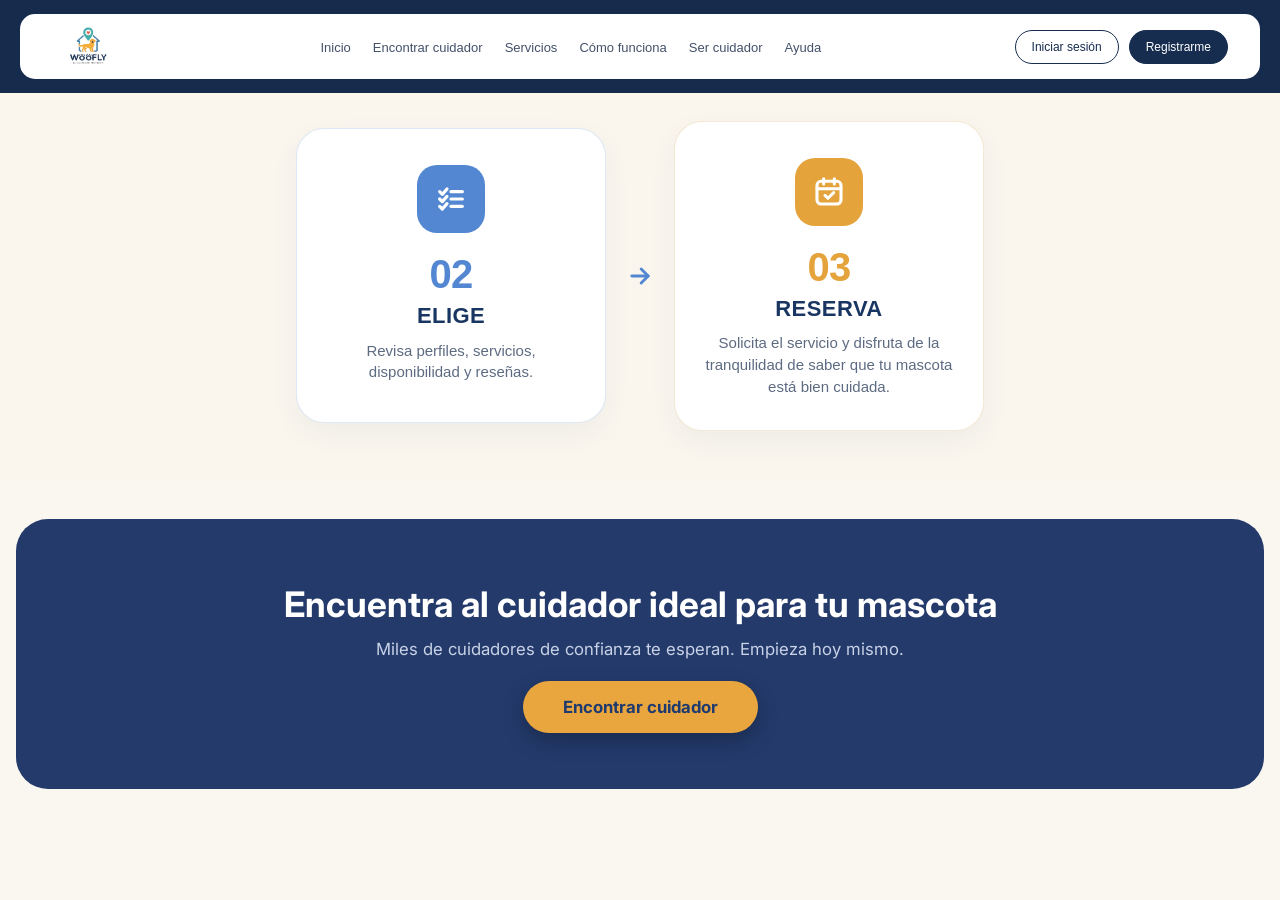
==== commit 312cefd5: "correcion de contenido de comofunciona" ====
--- a/comofunciona.html
+++ b/comofunciona.html
@@ -2,28 +2,27 @@
 <!DOCTYPE html>
 <html lang="es">
 <head>
-  <meta charset="UTF-8">
-  <meta name="viewport" content="width=device-width, initial-scale=1.0">
+    <meta charset="UTF-8">
+    <meta name="viewport" content="width=device-width, initial-scale=1.0">
 
-  <title>Cómo funciona | Woofly</title>
+    <title>Cómo funciona | Woofly</title>
 
-  <link rel="preconnect" href="https://fonts.googleapis.com">
-  <link rel="preconnect" href="https://fonts.gstatic.com" crossorigin>
+    <link rel="preconnect" href="https://fonts.googleapis.com">
+    <link rel="preconnect" href="https://fonts.gstatic.com" crossorigin>
 
-  <link
-    href="https://fonts.googleapis.com/css2?family=Inter:wght@400;500;600;700&display=swap"
-    rel="stylesheet"
-  >
+    <link
+        href="https://fonts.googleapis.com/css2?family=Inter:wght@400;500;600;700&display=swap"
+        rel="stylesheet"
+    >
 
-  <link rel="stylesheet" href="css/style.css">
-  <link rel="stylesheet" href="paso-elige.css">
-  <link rel="stylesheet" href="cuidado-mascotas.css">
-  <link rel="stylesheet" href="visitas-hogar.css">
-  <link rel="stylesheet" href="elige-servicios.css">
+    <!-- Estilos generales y estilos de los pasos -->
+    <link rel="stylesheet" href="css/style.css">
+    <link rel="stylesheet" href="paso-elige.css">
 </head>
 
 <body>
-  <!-- W1: MENÚ DE NAVEGACIÓN -->
+
+    <!-- W1: MENÚ DE NAVEGACIÓN -->
     <header id="w1" class="header">
         <nav class="navbar">
 
@@ -32,7 +31,7 @@
                 <img src="logo-woofly.png" alt="Logo Woofly">
             </div>
 
-            <!-- MENÚ DE NAVEGACIÓN -->
+            <!-- MENÚ -->
             <ul class="nav-links">
                 <li><a href="index.html">Inicio</a></li>
                 <li><a href="encontrar.html">Encontrar cuidador</a></li>
@@ -52,268 +51,132 @@
     </header>
 
 
-  <main>
+    <main>
 
-    <!-- W39 - LLAMADO A LA ACCIÓN -->
-    <section id="w39" class="w39" aria-labelledby="w39-titulo">
+        <!-- W02 Y W03: PASOS DE FUNCIONAMIENTO -->
+        <section class="steps-section" aria-label="Pasos de funcionamiento">
 
-      <div class="w39__contenedor">
+            <div class="steps-flow">
 
-        <h2 class="w39__titulo" id="w39-titulo">
-          Encuentra al cuidador ideal para tu mascota
-        </h2>
+                <!-- W02: ELIGE -->
+                <article class="step-card">
 
-        <p class="w39__texto">
-          Miles de cuidadores de confianza te esperan. Empieza hoy mismo.
-        </p>
+                    <div class="step-card__icon-box" aria-hidden="true">
+                        <svg
+                            width="32"
+                            height="32"
+                            viewBox="0 0 24 24"
+                            fill="none"
+                            stroke="#FFFFFF"
+                            stroke-width="2.4"
+                            stroke-linecap="round"
+                            stroke-linejoin="round"
+                        >
+                            <polyline points="3.5 6.5 5.5 8.5 9 4.5"></polyline>
+                            <line x1="12" y1="6.5" x2="20.5" y2="6.5"></line>
 
-        <a class="w39__boton" href="encontrar.html">
-          Encontrar cuidador
-        </a>
+                            <polyline points="3.5 12 5.5 14 9 10"></polyline>
+                            <line x1="12" y1="12" x2="20.5" y2="12"></line>
 
-      </div>
+                            <polyline points="3.5 17.5 5.5 19.5 9 15.5"></polyline>
+                            <line x1="12" y1="17.5" x2="20.5" y2="17.5"></line>
+                        </svg>
+                    </div>
 
-    </section>
-<!-- PASO 02: ELIGE -->
-    <section class="steps-section" aria-label="Pasos de funcionamiento">
-      <div class="steps-flow">
-        <article class="step-card">
-          <!-- Ícono de selección -->
-          <div class="step-card__icon-box" aria-hidden="true">
-            <svg
-              width="32"
-              height="32"
-              viewBox="0 0 24 24"
-              fill="none"
-              stroke="#FFFFFF"
-              stroke-width="2.4"
-              stroke-linecap="round"
-              stroke-linejoin="round"
-            >
-              <polyline points="3.5 6.5 5.5 8.5 9 4.5"></polyline>
-              <line x1="12" y1="6.5" x2="20.5" y2="6.5"></line>
-              <polyline points="3.5 12 5.5 14 9 10"></polyline>
-              <line x1="12" y1="12" x2="20.5" y2="12"></line>
-              <polyline points="3.5 17.5 5.5 19.5 9 15.5"></polyline>
-              <line x1="12" y1="17.5" x2="20.5" y2="17.5"></line>
-            </svg>
-          </div>
+                    <span class="step-card__number">02</span>
 
-          <!-- Número 02 -->
-          <span class="step-card__number">02</span>
+                    <h3 class="step-card__title">ELIGE</h3>
 
-          <!-- Título ELIGE -->
-          <h3 class="step-card__title">ELIGE</h3>
+                    <p class="step-card__description">
+                        Revisa perfiles, servicios, disponibilidad y reseñas.
+                    </p>
 
-          <!-- Descripción -->
-          <p class="step-card__description">
-            Revisa perfiles, servicios, disponibilidad y reseñas.
-          </p>
-        </article>
+                </article>
 
-        <!-- Flecha de conexión hacia el siguiente paso -->
-        <div class="step-arrow" aria-hidden="true">
-          <svg
-            width="28"
-            height="28"
-            viewBox="0 0 24 24"
-            fill="none"
-            stroke="currentColor"
-            stroke-width="2.5"
-            stroke-linecap="round"
-            stroke-linejoin="round"
-          >
-            <line x1="5" y1="12" x2="19" y2="12"></line>
-            <polyline points="13 6 19 12 13 18"></polyline>
-          </svg>
-        </div>
-        <!-- PASO 03: RESERVA -->
-        <article class="step-card step-card--reserva">
-          <!-- Ícono de calendario / reserva -->
-          <div class="step-card__icon-box step-card__icon-box--amber" aria-hidden="true">
-            <svg
-              width="32"
-              height="32"
-              viewBox="0 0 24 24"
-              fill="none"
-              stroke="#FFFFFF"
-              stroke-width="2.3"
-              stroke-linecap="round"
-              stroke-linejoin="round"
-            >
-              <rect x="3" y="4" width="18" height="17" rx="3" ry="3"></rect>
-              <line x1="16" y1="2" x2="16" y2="6"></line>
-              <line x1="8" y1="2" x2="8" y2="6"></line>
-              <line x1="3" y1="9.5" x2="21" y2="9.5"></line>
-              <polyline points="9 14.5 11.2 16.7 15.5 12.5"></polyline>
-            </svg>
-          </div>
 
-          <!-- Número 03 -->
-          <span class="step-card__number step-card__number--amber">03</span>
+                <!-- FLECHA ENTRE LOS PASOS -->
+                <div class="step-arrow" aria-hidden="true">
+                    <svg
+                        width="28"
+                        height="28"
+                        viewBox="0 0 24 24"
+                        fill="none"
+                        stroke="currentColor"
+                        stroke-width="2.5"
+                        stroke-linecap="round"
+                        stroke-linejoin="round"
+                    >
+                        <line x1="5" y1="12" x2="19" y2="12"></line>
+                        <polyline points="13 6 19 12 13 18"></polyline>
+                    </svg>
+                </div>
 
-          <!-- Título RESERVA -->
-          <h3 class="step-card__title">RESERVA</h3>
 
-          <!-- Descripción -->
-          <p class="step-card__description">
-            Solicita el servicio y disfruta de la tranquilidad de saber que tu mascota está bien cuidada.
-          </p>
-        </article>
-      </div>
-    </section>
-    <!-- SERVICIO: CUIDADO DE MASCOTAS -->
-    <section class="care-service-section" aria-labelledby="cuidado-mascotas-titulo">
-      <div class="care-service-container">
-        <article class="care-service-card">
-          <div class="care-service-content">
-            <span class="care-service-badge">CUIDADO DE MASCOTAS</span>
+                <!-- W03: RESERVA -->
+                <article class="step-card step-card--reserva">
 
-            <h2 id="cuidado-mascotas-titulo" class="care-service-title">
-              Cuidado con todo el cariño
-            </h2>
+                    <div
+                        class="step-card__icon-box step-card__icon-box--amber"
+                        aria-hidden="true"
+                    >
+                        <svg
+                            width="32"
+                            height="32"
+                            viewBox="0 0 24 24"
+                            fill="none"
+                            stroke="#FFFFFF"
+                            stroke-width="2.3"
+                            stroke-linecap="round"
+                            stroke-linejoin="round"
+                        >
+                            <rect x="3" y="4" width="18" height="17" rx="3" ry="3"></rect>
+                            <line x1="16" y1="2" x2="16" y2="6"></line>
+                            <line x1="8" y1="2" x2="8" y2="6"></line>
+                            <line x1="3" y1="9.5" x2="21" y2="9.5"></line>
+                            <polyline points="9 14.5 11.2 16.7 15.5 12.5"></polyline>
+                        </svg>
+                    </div>
 
-            <p class="care-service-description">
-              Una persona de confianza para cuidar de ella cuando tú no puedas, con la
-              atención que se merece.
-            </p>
+                    <span class="step-card__number step-card__number--amber">
+                        03
+                    </span>
 
-            <ul class="care-service-features">
-              <li class="care-service-feature-item">
-                <span class="care-service-check" aria-hidden="true">
-                  <svg width="11" height="11" viewBox="0 0 24 24" fill="none" stroke="currentColor" stroke-width="3.2" stroke-linecap="round" stroke-linejoin="round">
-                    <polyline points="20 6 9 17 4 12"></polyline>
-                  </svg>
-                </span>
-                <span>Cuidado en casa del cuidador</span>
-              </li>
+                    <h3 class="step-card__title">RESERVA</h3>
 
-              <li class="care-service-feature-item">
-                <span class="care-service-check" aria-hidden="true">
-                  <svg width="11" height="11" viewBox="0 0 24 24" fill="none" stroke="currentColor" stroke-width="3.2" stroke-linecap="round" stroke-linejoin="round">
-                    <polyline points="20 6 9 17 4 12"></polyline>
-                  </svg>
-                </span>
-                <span>Actualizaciones constantes</span>
-              </li>
+                    <p class="step-card__description">
+                        Solicita el servicio y disfruta de la tranquilidad
+                        de saber que tu mascota está bien cuidada.
+                    </p>
 
-              <li class="care-service-feature-item">
-                <span class="care-service-check" aria-hidden="true">
-                  <svg width="11" height="11" viewBox="0 0 24 24" fill="none" stroke="currentColor" stroke-width="3.2" stroke-linecap="round" stroke-linejoin="round">
-                    <polyline points="20 6 9 17 4 12"></polyline>
-                  </svg>
-                </span>
-                <span>Atención personalizada y cariñosa</span>
-              </li>
-            </ul>
+                </article>
 
-            <a href="encontrar.html" class="care-service-btn">Buscar cuidador</a>
-          </div>
+            </div>
+        </section>
 
-          <div class="care-service-media">
-            <img
-              src="visita.jpg"
-              alt="Cuidador compartiendo y jugando con una mascota en casa"
-              class="care-service-img"
-            />
-          </div>
-        </article>
-      </div>
-    </section>
-    <!-- SERVICIO: VISITAS A DOMICILIO -->
-    <section class="visits-service-section" aria-labelledby="visitas-hogar-titulo">
-      <div class="visits-service-container">
-        <article class="visits-service-card">
-          <div class="visits-service-media">
-            <img
-              src="visita.jpg"
-              alt="Mascota descansando y recibiendo cariño en su propio hogar"
-              class="visits-service-img"
-            />
-          </div>
 
-          <div class="visits-service-content">
-            <span class="visits-service-badge">VISITAS</span>
+        <!-- W39: LLAMADO A LA ACCIÓN -->
+        <section id="w39" class="w39" aria-labelledby="w39-titulo">
 
-            <h2 id="visitas-hogar-titulo" class="visits-service-title">
-              Compañía en su propio hogar
-            </h2>
+            <div class="w39__contenedor">
 
-            <p class="visits-service-description">
-              Compañía, alimentación y atención en casa, sin sacar a tu mascota de su entorno familiar.
-            </p>
+                <h2 class="w39__titulo" id="w39-titulo">
+                    Encuentra al cuidador ideal para tu mascota
+                </h2>
 
-            <ul class="visits-service-features">
-              <li class="visits-service-feature-item">
-                <span class="visits-service-check" aria-hidden="true">
-                  <svg width="11" height="11" viewBox="0 0 24 24" fill="none" stroke="currentColor" stroke-width="3.2" stroke-linecap="round" stroke-linejoin="round">
-                    <polyline points="20 6 9 17 4 12"></polyline>
-                  </svg>
-                </span>
-                <span>Alimentación en su horario habitual</span>
-              </li>
+                <p class="w39__texto">
+                    Miles de cuidadores de confianza te esperan.
+                    Empieza hoy mismo.
+                </p>
 
-              <li class="visits-service-feature-item">
-                <span class="visits-service-check" aria-hidden="true">
-                  <svg width="11" height="11" viewBox="0 0 24 24" fill="none" stroke="currentColor" stroke-width="3.2" stroke-linecap="round" stroke-linejoin="round">
-                    <polyline points="20 6 9 17 4 12"></polyline>
-                  </svg>
-                </span>
-                <span>Juego y compañía a domicilio</span>
-              </li>
+                <a class="w39__boton" href="encontrar.html">
+                    Encontrar cuidador
+                </a>
 
-              <li class="visits-service-feature-item">
-                <span class="visits-service-check" aria-hidden="true">
-                  <svg width="11" height="11" viewBox="0 0 24 24" fill="none" stroke="currentColor" stroke-width="3.2" stroke-linecap="round" stroke-linejoin="round">
-                    <polyline points="20 6 9 17 4 12"></polyline>
-                  </svg>
-                </span>
-                <span>Sin sacar a tu mascota de casa</span>
-              </li>
-            </ul>
+            </div>
 
-            <a href="encontrar.html" class="visits-service-btn">Buscar cuidador</a>
-          </div>
-        </article>
-      </div>
-      <!-- TARJETA CUIDADOR: ELIGE TUS SERVICIOS -->
-    <section class="caregiver-perks-section" aria-label="Beneficios para cuidadores">
-      <div class="caregiver-perks-container">
-        <article class="service-choice-card">
-          <!-- Ícono de patita de mascota -->
-          <div class="service-choice-card__icon-box" aria-hidden="true">
-            <svg
-              width="30"
-              height="30"
-              viewBox="0 0 24 24"
-              fill="none"
-              stroke="#FFFFFF"
-              stroke-width="2.2"
-              stroke-linecap="round"
-              stroke-linejoin="round"
-            >
-              <!-- Almohadilla principal -->
-              <path d="M12 12.5c-2.6 0-4.8 1.8-5.2 4.1-.3 1.7 1 3.2 2.7 3.2.9 0 1.7-.4 2.5-.4s1.6.4 2.5.4c1.7 0 3-1.5 2.7-3.2-.4-2.3-2.6-4.1-5.2-4.1z" />
-              <!-- Dedos superiores -->
-              <ellipse cx="6.2" cy="9.2" rx="1.6" ry="2.2" transform="rotate(-15 6.2 9.2)" />
-              <ellipse cx="10.1" cy="6.8" rx="1.6" ry="2.3" transform="rotate(-6 10.1 6.8)" />
-              <ellipse cx="13.9" cy="6.8" rx="1.6" ry="2.3" transform="rotate(6 13.9 6.8)" />
-              <ellipse cx="17.8" cy="9.2" rx="1.6" ry="2.2" transform="rotate(15 17.8 9.2)" />
-            </svg>
-          </div>
+        </section>
 
-          <!-- Título -->
-          <h3 class="service-choice-card__title">Elige tus servicios</h3>
-
-          <!-- Descripción -->
-          <p class="service-choice-card__description">
-            Ofrece solo los servicios que quieres brindar.
-          </p>
-        </article>
-      </div>
-    </section>
-    </section>
-  </main>
+    </main>
 
 </body>
 </html>
